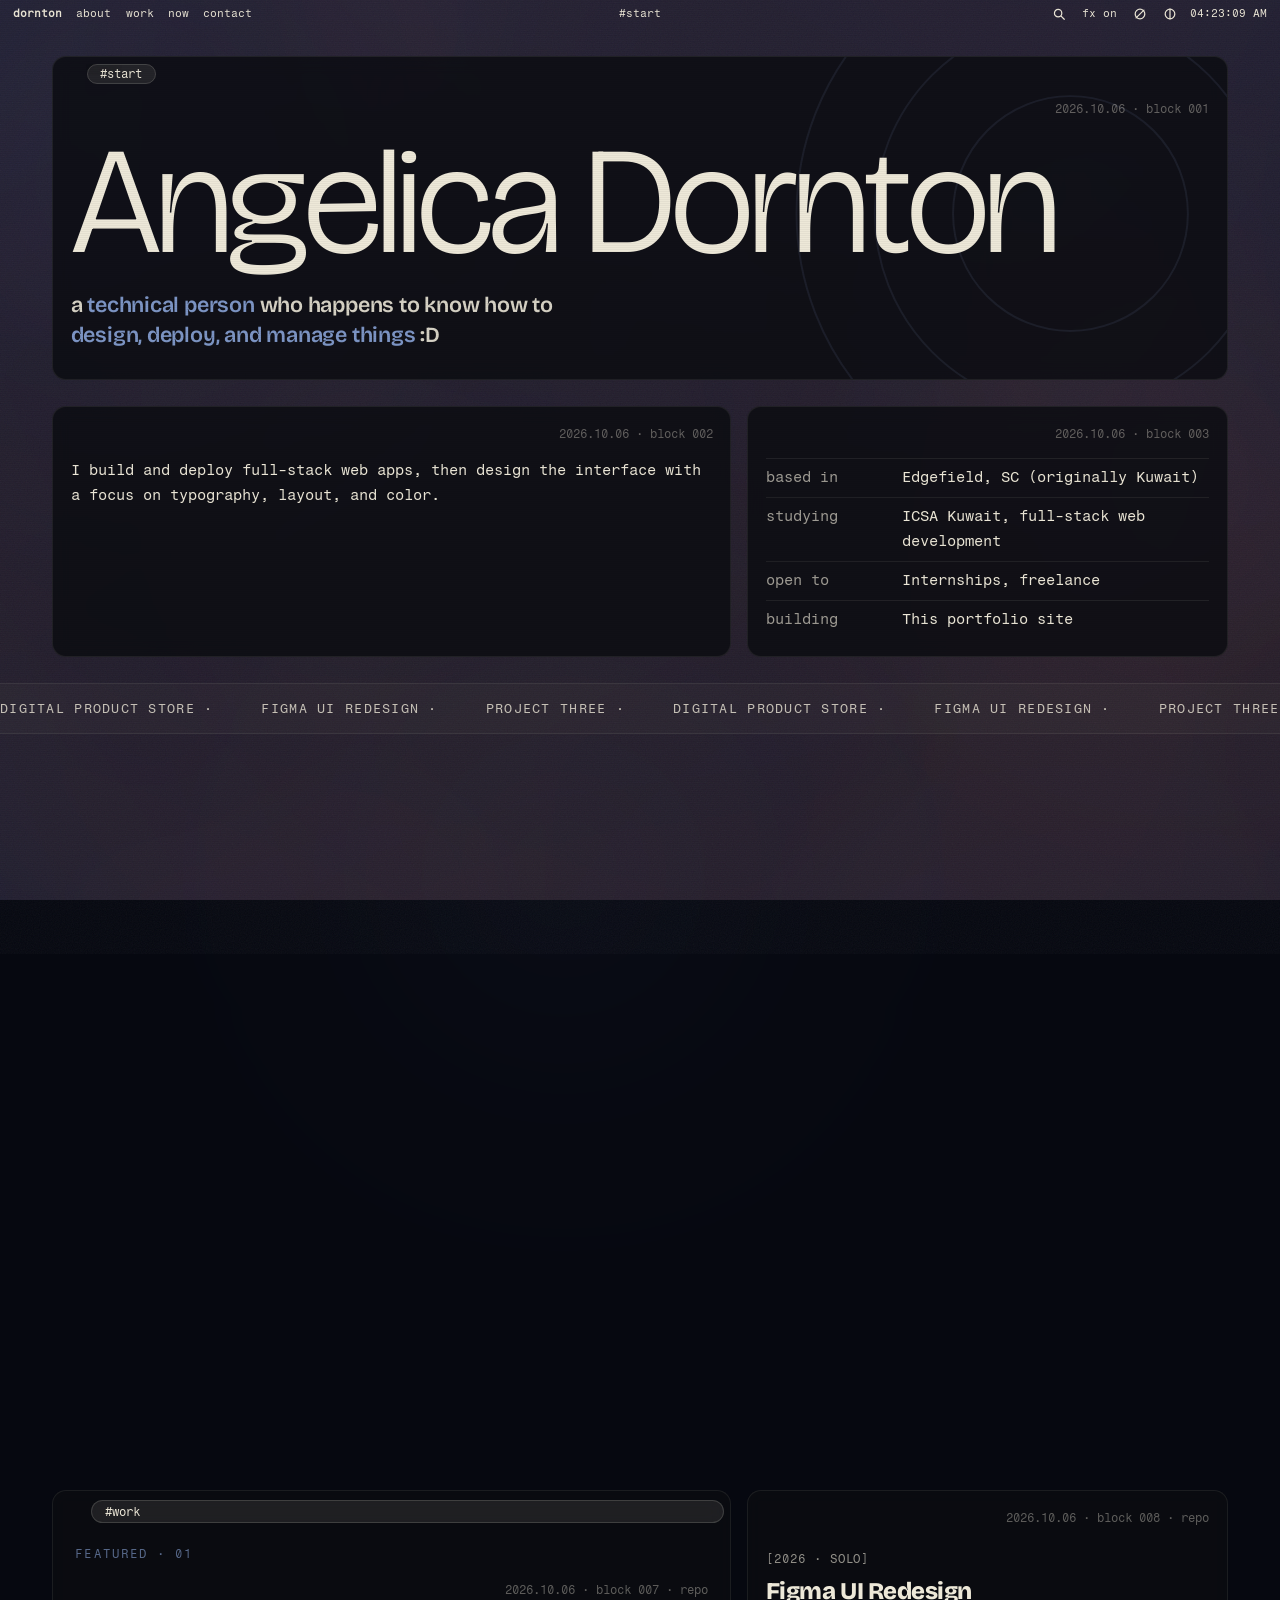
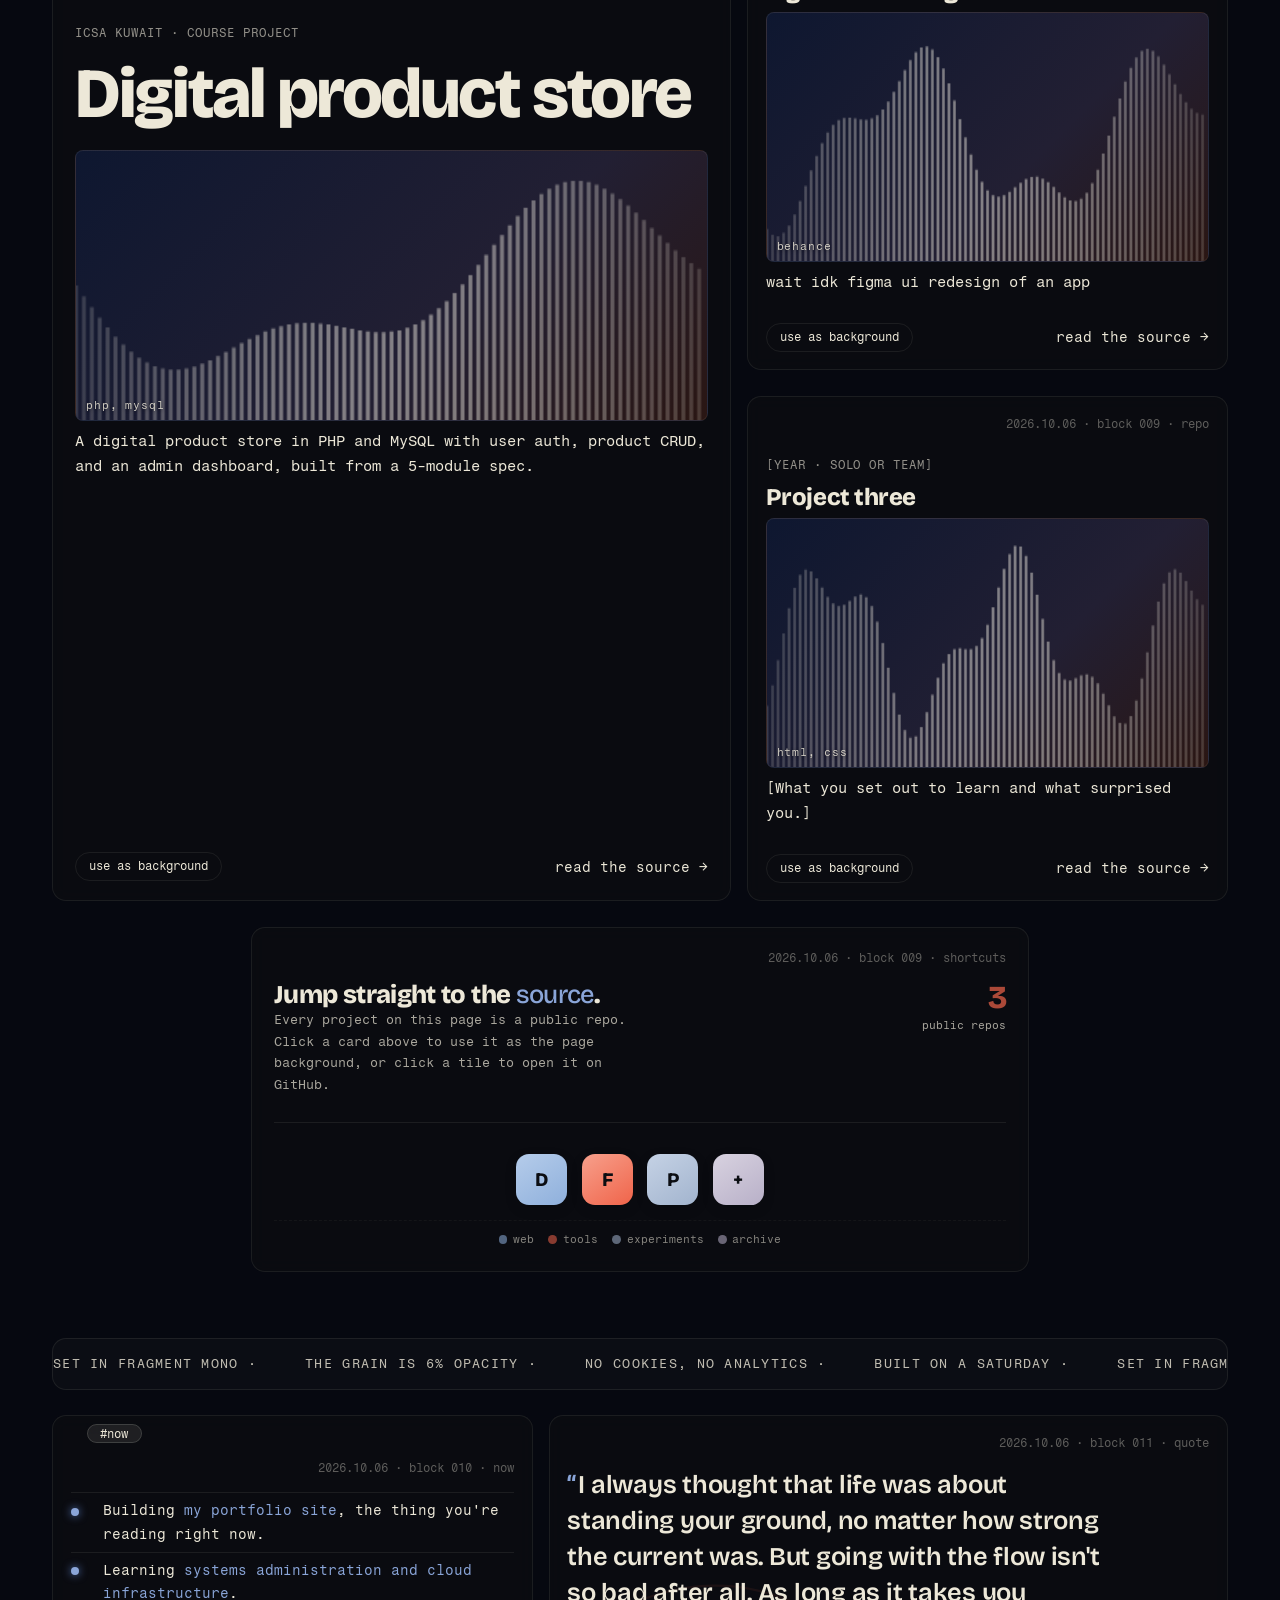
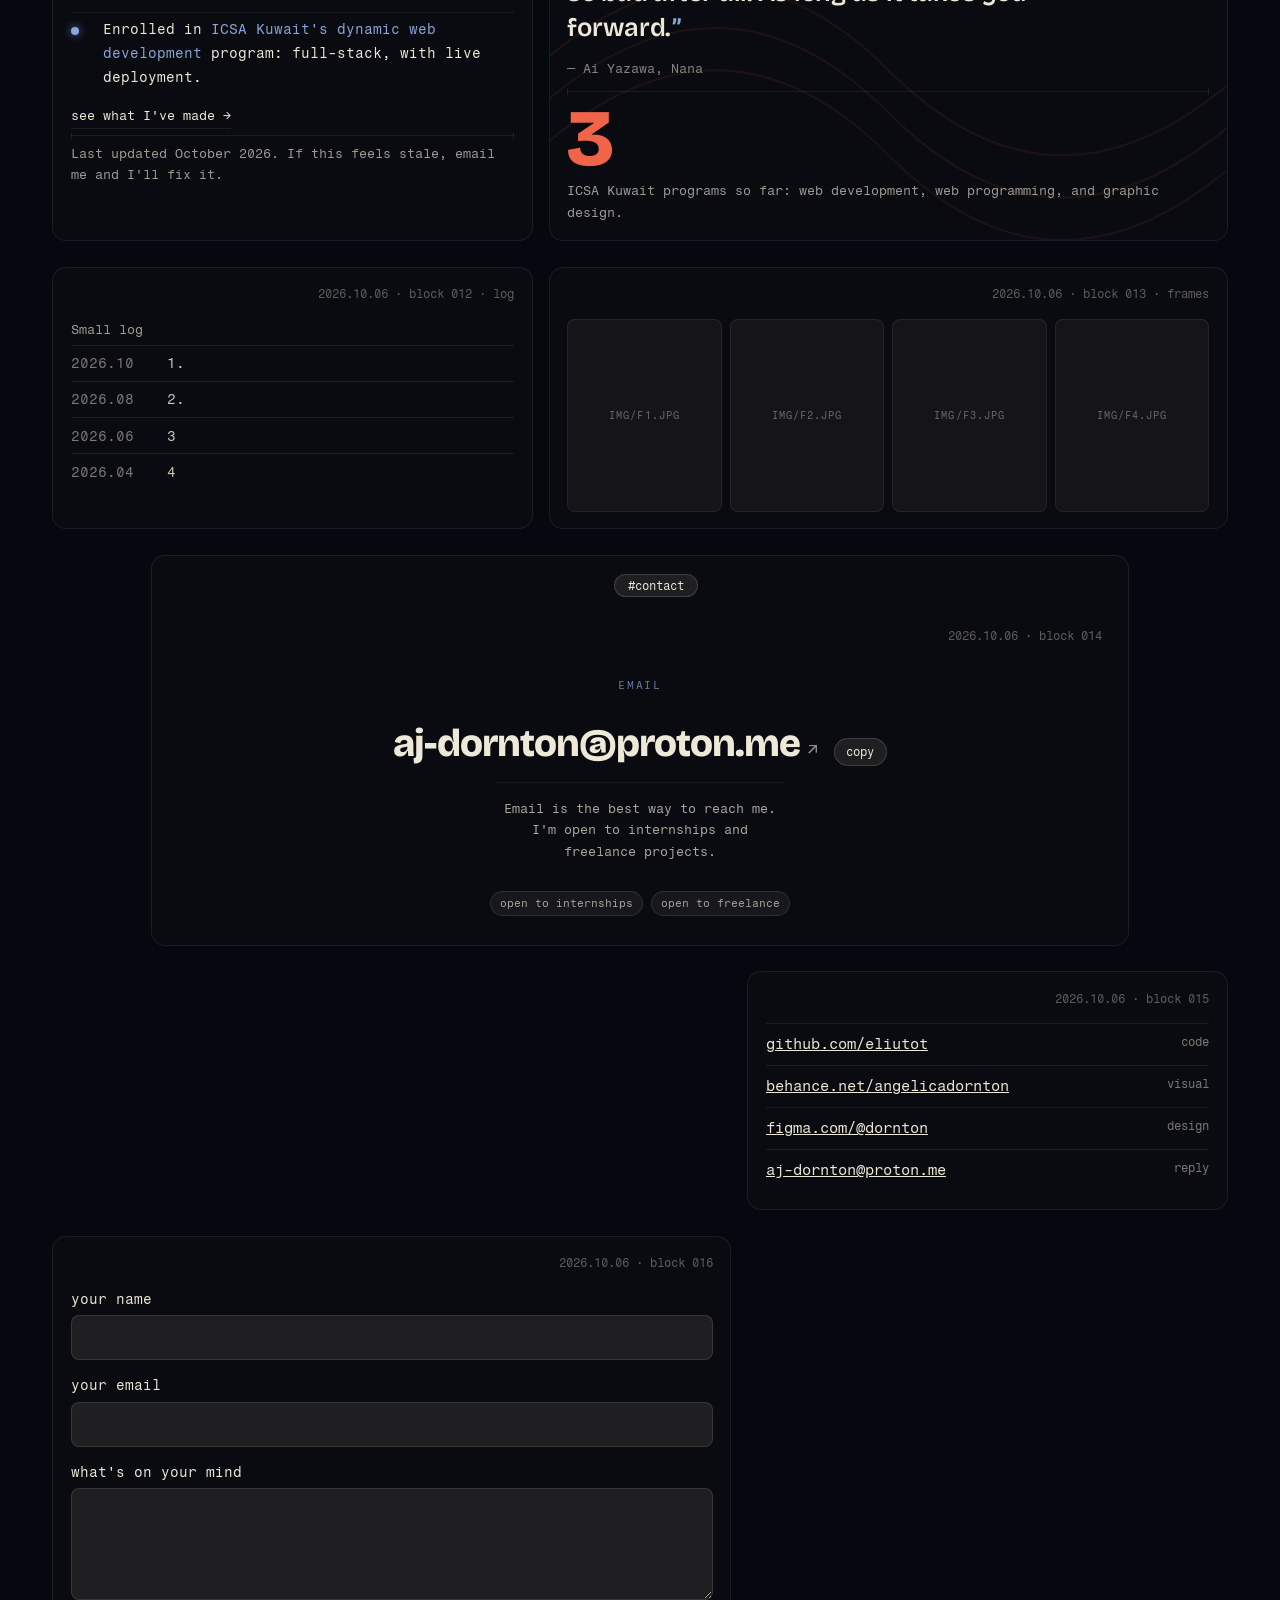
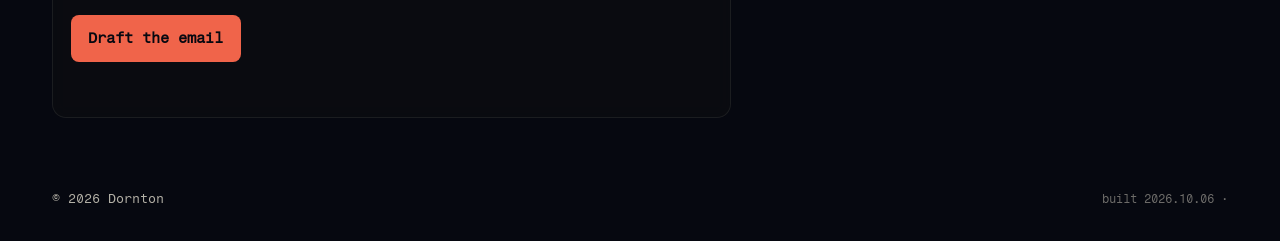
==== portfolio.html @ 20ab52fd "Add files via upload" ====
<!DOCTYPE html>
<html lang="en" data-theme="dark">
<head>
<meta charset="utf-8">
<meta name="viewport" content="width=device-width, initial-scale=1">
<title>Angelica Dornton - developer &amp; designer</title>
<meta name="description" content="Portfolio of Angelica Dornton: small, honest tools for people who notice the details. Projects, background, and how to get in touch.">
<meta name="theme-color" content="#060810">
<meta property="og:type" content="website">
<meta property="og:title" content="Angelica Dornton — developer &amp; designer">
<meta property="og:description" content="Small, honest tools for people who notice the details.">
<meta property="og:image" content="https://eliutot.github.io/og.png">
<meta property="og:image:width" content="1200">
<meta property="og:image:height" content="630">
<meta name="twitter:card" content="summary_large_image">
<link rel="icon" href="data:image/svg+xml,%3Csvg xmlns='http://www.w3.org/2000/svg' viewBox='0 0 64 64'%3E%3Crect width='64' height='64' rx='14' fill='%23060810'/%3E%3Ccircle cx='32' cy='32' r='14' fill='none' stroke='%23F0644A' stroke-width='3'/%3E%3Ccircle cx='32' cy='32' r='4' fill='%238AA5D8'/%3E%3C/svg%3E">
<link rel="preconnect" href="https://fonts.googleapis.com">
<link rel="preconnect" href="https://fonts.gstatic.com" crossorigin>
<link href="https://fonts.googleapis.com/css2?family=Bricolage+Grotesque:opsz,wght@12..96,200..800&family=Fragment+Mono&display=swap" rel="stylesheet">
<style>
  /* Palette */
:root{
  --bg:#060810;
  --fg:#EDE8D8;
  --fg-dim:rgba(237,232,216,.68);
  --glass:rgba(237,232,216,.045);
  --edge:rgba(237,232,216,.12);
  --line:rgba(237,232,216,.08);
  --blk:rgba(237,232,216,.025);
  --blk-solid:rgba(11,13,18,.82);
  --inset:rgba(237,232,216,.08);
  --pill:rgba(237,232,216,.09);
  --pill-border:rgba(237,232,216,.16);
  --overlay:rgba(6,8,16,.75);
  --progress:rgba(240,100,74,.75);

  --c1:#0E1730;
  --c2:#221F33;
  --c3:#2A1613;

  --blend:screen; --scan:.035;

  --blue:#8AA5D8;
  --blue-deep:#5A76B8;
  --red:#F0644A;
  --red-deep:#C8432E;

  --mono:"Fragment Mono",ui-monospace,Menlo,monospace;
  --disp:"Bricolage Grotesque",system-ui,sans-serif;
  --r:14px;
}
/* Light theme */
:root[data-theme="light"]{
  --bg:#FAF7EE;
  --fg:#1E2433;
  --fg-dim:rgba(30,36,51,.72);
  --glass:rgba(255,255,255,.7);
  --edge:rgba(30,36,51,.1);
  --line:rgba(30,36,51,.07);
  --blk:rgba(255,255,255,.6);
  --blk-solid:rgba(250,247,238,.88);
  --inset:rgba(255,255,255,.9);
  --pill:rgba(255,255,255,.75);
  --pill-border:rgba(30,36,51,.1);
  --overlay:rgba(250,247,238,.82);
  --progress:rgba(240,100,74,.9);

  --c1:#E4EBF5;
  --c2:#F5E4DC;
  --c3:#F4EEE0;

  --blend:normal; --scan:.012;

  --blue:#7FA6D8;
  --blue-deep:#9FBDE4;
  --red:#F0644A;
  --red-deep:#F58E78;
}
*{box-sizing:border-box}
html{scroll-behavior:smooth;scroll-padding-top:3.5rem}
body{margin:0;background:var(--bg);color:var(--fg);font:400 .95rem/1.65 var(--mono);-webkit-font-smoothing:antialiased;opacity:0;transition:opacity .4s ease}
body.loaded{opacity:1}
a{color:inherit}
:focus-visible{outline:2px solid var(--red);outline-offset:3px;border-radius:6px}
:root[data-theme="light"] :focus-visible{outline-color:#A82E1A}
.skip{position:absolute;left:1rem;top:-4rem;background:var(--fg);color:var(--bg);padding:.4rem .8rem;z-index:60;border-radius:6px}
.skip:focus{top:2.2rem}

#fx, #fx2, #fx3{position:fixed;inset:0;width:100%;height:100%;z-index:0;pointer-events:none}
#fx{mix-blend-mode:var(--blend)}
#fx2{mix-blend-mode:var(--blend);opacity:.18}
#fx3{mix-blend-mode:var(--blend);opacity:.22}

.grain,.grain2{position:fixed;inset:-6%;z-index:1;pointer-events:none;background-image:url("data:image/svg+xml,%3Csvg xmlns='http://www.w3.org/2000/svg' width='240' height='240'%3E%3Cfilter id='n'%3E%3CfeTurbulence type='fractalNoise' baseFrequency='.85' numOctaves='2' stitchTiles='stitch'/%3E%3C/filter%3E%3Crect width='100%25' height='100%25' filter='url(%23n)'/%3E%3C/svg%3E")}
.grain{opacity:.055;animation:jitter .9s steps(4) infinite,breathe 4s ease-in-out infinite alternate}
.grain2{opacity:.13;-webkit-mask-image:radial-gradient(circle 170px at var(--gx,-500px) var(--gy,-500px),#000,transparent);mask-image:radial-gradient(circle 170px at var(--gx,-500px) var(--gy,-500px),#000,transparent)}
@keyframes jitter{0%{transform:translate(0,0)}25%{transform:translate(-2px,1px)}50%{transform:translate(1px,-2px)}75%{transform:translate(-1px,-1px)}100%{transform:translate(2px,1px)}}
@keyframes breathe{from{opacity:.04}to{opacity:.065}}
:root[data-theme="light"] .grain{opacity:.03}
:root[data-theme="light"] .grain2{opacity:.06}

.blob{position:fixed;width:44vmax;height:44vmax;border-radius:50%;filter:blur(90px);opacity:.13;pointer-events:none;z-index:0;mix-blend-mode:screen;will-change:transform}
.blob.b1{background:radial-gradient(circle,#1A315C,transparent 65%);left:-12vmax;top:-8vmax;animation:float1 34s ease-in-out infinite}
.blob.b2{background:radial-gradient(circle,#4A1E16,transparent 65%);right:-14vmax;top:22vh;animation:float2 42s ease-in-out infinite}
.blob.b3{background:radial-gradient(circle,#222B40,transparent 65%);left:22vw;bottom:-20vmax;animation:float3 50s ease-in-out infinite}
:root[data-theme="light"] .blob{opacity:.5;mix-blend-mode:normal;filter:blur(110px)}
:root[data-theme="light"] .blob.b1{background:radial-gradient(circle,#CFE0F5,transparent 65%)}
:root[data-theme="light"] .blob.b2{background:radial-gradient(circle,#F8DDD4,transparent 65%)}
:root[data-theme="light"] .blob.b3{background:radial-gradient(circle,#EDE6D2,transparent 65%)}
@keyframes float1{0%,100%{transform:translate(0,0)}50%{transform:translate(10vw,6vh)}}
@keyframes float2{0%,100%{transform:translate(0,0)}50%{transform:translate(-8vw,-5vh)}}
@keyframes float3{0%,100%{transform:translate(0,0)}50%{transform:translate(4vw,-6vh)}}
.no-fx .blob{animation:none}

#preview,#preview2{position:fixed;inset:0;z-index:1;pointer-events:none;opacity:0;transition:opacity 1.8s ease;background-size:cover;background-position:center;will-change:opacity,background-image}
#preview.on,#preview2.on{opacity:1}
#preview::before,#preview2::before{content:"";position:absolute;inset:0;backdrop-filter:blur(48px) saturate(1.3);-webkit-backdrop-filter:blur(48px) saturate(1.3);background:rgba(255,255,255,.04)}
#preview::after,#preview2::after{content:"";position:absolute;inset:0;background-image:url("data:image/svg+xml,%3Csvg xmlns='http://www.w3.org/2000/svg' width='240' height='240'%3E%3Cfilter id='n'%3E%3CfeTurbulence type='fractalNoise' baseFrequency='.85' numOctaves='2' stitchTiles='stitch'/%3E%3C/filter%3E%3Crect width='100%25' height='100%25' filter='url(%23n)'/%3E%3C/svg%3E");opacity:.18;mix-blend-mode:overlay;pointer-events:none}
:root[data-theme="light"] #preview::before,:root[data-theme="light"] #preview2::before{background:rgba(255,255,255,.28);backdrop-filter:blur(52px) saturate(1.1);-webkit-backdrop-filter:blur(52px) saturate(1.1)}
:root[data-theme="light"] #preview::after,:root[data-theme="light"] #preview2::after{opacity:.12}

main{position:relative;z-index:2;padding:3.5rem 0 3rem;overflow-x:clip}
.over{position:fixed;inset:0;pointer-events:none;z-index:50}
.scan{background:repeating-linear-gradient(0deg,rgba(0,0,0,var(--scan)) 0 1px,transparent 1px 2px);animation:scanflicker 7s steps(2) infinite}
@keyframes scanflicker{0%,100%{--scan:.035}50%{--scan:.048}}
.vig{background:transparent}
.no-fx .grain2,.no-fx #fx2,.no-fx #fx3,.no-fx #preview,.no-fx #preview2{display:none}
.no-fx .grain{animation:none}

.wrap{max-width:76rem;margin:0 auto;padding:0 1.25rem}
.stream{display:grid;grid-template-columns:1fr;gap:1.6rem 1rem}
.blk{position:relative;min-width:0;background:var(--blk);border:1px solid var(--line);border-radius:var(--r);padding:1.1rem;--mx:50%;--my:50%;transition:background 1.2s ease,backdrop-filter 1.2s ease}
.blk.solid{background:var(--blk-solid);backdrop-filter:blur(8px);-webkit-backdrop-filter:blur(8px)}
body.preview-on .blk.solid{background:rgba(8,10,16,.32);backdrop-filter:blur(24px) saturate(1.2);-webkit-backdrop-filter:blur(24px) saturate(1.2);border-color:rgba(237,232,216,.18)}
:root[data-theme="light"] body.preview-on .blk.solid{background:rgba(250,247,238,.4);border-color:rgba(30,36,51,.14)}
body.preview-on .blk.solid p,
body.preview-on .blk.solid h1,
body.preview-on .blk.solid h2,
body.preview-on .blk.solid h3,
body.preview-on .blk.solid dd,
body.preview-on .blk.solid .mini,
body.preview-on .blk.solid .k{text-shadow:0 1px 6px rgba(0,0,0,.6)}
:root[data-theme="light"] body.preview-on .blk.solid p,
:root[data-theme="light"] body.preview-on .blk.solid h1,
:root[data-theme="light"] body.preview-on .blk.solid h2,
:root[data-theme="light"] body.preview-on .blk.solid h3{text-shadow:0 1px 6px rgba(255,255,255,.7)}
.blk p{margin:0 0 .75rem}
.blk > *:not(.deco){position:relative;z-index:1}
.head{display:flex;justify-content:space-between;align-items:center;min-height:10px;margin-bottom:.9rem}
.ts{margin-left:auto;font-size:.72rem;opacity:.55;color:var(--fg-dim)}
.grip{position:absolute;right:7px;bottom:7px;width:12px;height:12px;opacity:.35;background:linear-gradient(135deg,transparent 45%,currentColor 45% 52%,transparent 52% 66%,currentColor 66% 73%,transparent 73%);z-index:2}
.pill{position:absolute;top:-.85rem;left:1rem;z-index:3;font-size:.75rem;line-height:1.5;padding:.1rem .8rem;border-radius:20px;background:var(--pill);color:var(--fg);border:1px solid var(--pill-border);backdrop-filter:blur(8px);-webkit-backdrop-filter:blur(8px)}

.deco{position:absolute;inset:0;pointer-events:none;z-index:0;overflow:hidden;opacity:.5;border-radius:inherit}
.deco svg{position:absolute;inset:0;width:100%;height:100%}
.deco .spin{transform-origin:center;animation:spin 60s linear infinite}
@keyframes spin{to{transform:rotate(360deg)}}
.no-fx .deco .spin{animation:none}

.blk::before{
  content:"";position:absolute;inset:0;border-radius:inherit;pointer-events:none;z-index:0;
  background:radial-gradient(circle 220px at var(--mx) var(--my),rgba(138,165,216,.07),transparent 70%);
  opacity:0;transition:opacity .3s;
}
:root[data-theme="light"] .blk::before{background:radial-gradient(circle 220px at var(--mx) var(--my),rgba(127,166,216,.1),transparent 70%)}
.blk:hover::before{opacity:1}

.reveal{opacity:0;transform:translateY(24px);transition:opacity .7s cubic-bezier(.22,.9,.3,1),transform .7s cubic-bezier(.22,.9,.3,1),background 1.2s ease,backdrop-filter 1.2s ease}
.reveal.in{opacity:1;transform:none}
.no-fx .reveal{opacity:1;transform:none;transition:none}

.bar{position:fixed;top:0;left:0;right:0;height:28px;z-index:40;border-radius:0;border-width:0 0 1px;display:grid;grid-template-columns:1fr auto 1fr;align-items:center;padding:0 .8rem;font-size:11px;transition:background .3s,box-shadow .3s}
.bar.scrolled{background:var(--overlay);backdrop-filter:blur(10px);-webkit-backdrop-filter:blur(10px);box-shadow:0 1px 12px rgba(0,0,0,.5)}
:root[data-theme="light"] .bar.scrolled{box-shadow:0 1px 12px rgba(30,36,51,.06)}
#progress{position:absolute;left:0;bottom:-1px;height:2px;width:0;background:var(--progress);transition:width .08s linear;z-index:2}
.bar nav{display:flex;gap:.9rem}
.bar a{text-decoration:none}.bar a:hover{text-decoration:underline;text-decoration-color:var(--blue)}
:root[data-theme="light"] .bar a:hover{text-decoration-color:#34599A}
.bar .yn{cursor:pointer;user-select:none}
.bar .r{display:flex;justify-content:flex-end;align-items:center;gap:.7rem}
.mb{background:none;border:0;color:inherit;font:inherit;cursor:pointer;height:28px;padding:0 .15rem;display:flex;align-items:center}
.mb svg{width:14px;height:14px;fill:none;stroke:currentColor;stroke-width:1.4;stroke-linecap:round}
#snd[aria-pressed="true"] .off,#snd[aria-pressed="false"] .on{display:none}
#clock{font-variant-numeric:tabular-nums}

.name{font:300 clamp(2.6rem,15vw,9.5rem)/.92 var(--disp);letter-spacing:-.04em;margin:.2rem 0 .4rem;color:var(--fg);overflow-wrap:normal;word-break:normal;hyphens:none;cursor:default;position:relative;z-index:1}
.name span{display:inline-block;font-variation-settings:"wght" 300;transition:font-variation-settings .18s,color .18s;will-change:font-variation-settings}
.name span.hot{color:var(--red)}
.name{padding-bottom:.08em}
.name .nw{display:inline-block;white-space:nowrap;font-variation-settings:normal;transition:none;will-change:auto}
.blk p,.blk li,.blk dd,.blk h2,.blk h3,.quote,.qwho,.contact-note{overflow-wrap:break-word}
.photo .caption{flex-wrap:wrap}
:root[data-theme="light"] .name span.hot{color:#A82E1A}
.tagline{font:600 clamp(1rem,2vw,1.35rem)/1.35 var(--disp);letter-spacing:-.01em;opacity:.9;max-width:38ch;margin:.2rem 0 1rem}
.tagline em{font-style:normal;color:var(--blue)}
:root[data-theme="light"] .tagline em{color:#34599A}
.hero-meta{display:flex;flex-wrap:wrap;gap:.4rem .5rem;font-size:.78rem;margin-top:.6rem}
.chip{border:1px solid var(--pill-border);border-radius:999px;padding:.18rem .65rem;background:var(--pill);backdrop-filter:blur(8px);-webkit-backdrop-filter:blur(8px);opacity:.9;transition:border-color .2s,color .2s,transform .2s}
.chip:hover{border-color:var(--blue);color:var(--blue);transform:translateY(-1px)}
:root[data-theme="light"] .chip:hover{border-color:#34599A;color:#34599A}
.hero-grid{position:absolute;inset:0;z-index:0;pointer-events:none;opacity:.28;
  background-image:linear-gradient(to right,var(--line) 1px,transparent 1px),linear-gradient(to bottom,var(--line) 1px,transparent 1px);
  background-size:48px 48px;
  -webkit-mask-image:radial-gradient(ellipse at 30% 30%,#000 30%,transparent 70%);
          mask-image:radial-gradient(ellipse at 30% 30%,#000 30%,transparent 70%);
  animation:gridDrift 30s linear infinite}
@keyframes gridDrift{to{background-position:48px 48px}}
:root[data-theme="light"] .hero-grid{opacity:.4}
.no-fx .hero-grid{animation:none}

.rule{position:relative;height:1px;background:var(--line);margin:.4rem 0}
.rule::before,.rule::after{content:"";position:absolute;top:-3px;width:1px;height:7px;background:var(--line)}
.rule::before{left:0}.rule::after{right:0}

dl{margin:0}
dl div{display:grid;grid-template-columns:7.5rem 1fr;gap:1rem;padding:.4rem 0;border-top:1px solid var(--line)}
dt{opacity:.65}
dd{margin:0}
/* Photos */
.photo{padding:0;display:flex;flex-direction:column;overflow:hidden}
.photo .head{padding:1.1rem 1.1rem 0;margin-bottom:.3rem}
.photo .frame{position:relative;aspect-ratio:4/5;overflow:hidden;border-top:1px solid var(--line);border-bottom:1px solid var(--line);background:var(--glass)}
.photo .frame img{display:block;width:100%;height:100%;object-fit:cover;transition:transform .6s cubic-bezier(.22,.9,.3,1),filter .4s}
.photo:hover .frame img{transform:scale(1.04);filter:contrast(1.05) saturate(1.05)}
.photo .frame::after{content:"";position:absolute;inset:0;pointer-events:none;background:linear-gradient(180deg,transparent 55%,rgba(0,0,0,.4));mix-blend-mode:multiply}
:root[data-theme="light"] .photo .frame::after{background:linear-gradient(180deg,transparent 60%,rgba(30,26,15,.22))}
.photo .frame.empty::before{content:"me.jpg";position:absolute;inset:0;display:grid;place-items:center;font-size:.75rem;letter-spacing:.1em;text-transform:uppercase;color:var(--fg-dim);opacity:.6}
.photo .caption{display:flex;justify-content:space-between;align-items:baseline;gap:1rem;padding:.8rem 1.1rem 1rem}
.photo .caption b{font:600 1rem/1.2 var(--disp);letter-spacing:-.01em}
.photo .caption span{font-size:.75rem;opacity:.55;white-space:nowrap}
.photo .scratch{position:absolute;inset:0;width:100%;height:100%;pointer-events:none;z-index:2}
.photo .scratch path{fill:none;stroke:rgba(237,232,216,.4);stroke-width:1;vector-effect:non-scaling-stroke}
:root[data-theme="light"] .photo .scratch path{stroke:rgba(30,36,51,.35)}

.marquee{padding:.9rem 0;overflow:hidden;background:var(--blk)}
.marquee.bleed{width:100dvw;margin-left:calc(50% - 50dvw);border-radius:0;border-left:0;border-right:0}
.track{display:flex;width:max-content;animation:scroll 32s linear infinite;font-size:.8rem;letter-spacing:.1em;text-transform:uppercase;white-space:nowrap}
.grp{display:flex;gap:3rem;padding-right:3rem}
.grp span{opacity:.8}
.marquee.big .track{font-size:1.9rem;animation-duration:44s;letter-spacing:.02em;text-transform:none;opacity:.85;color:var(--blue)}
:root[data-theme="light"] .marquee.big .track{color:#34599A}
@keyframes scroll{to{transform:translateX(-50%)}}
.no-fx .track{animation-play-state:paused}
/* Cards */
.card{display:flex;flex-direction:column;gap:.5rem;text-decoration:none;transition:border-color .2s,transform .35s cubic-bezier(.22,.9,.3,1),box-shadow .35s,background 1.2s ease,backdrop-filter 1.2s ease;cursor:pointer}
.card:hover,.card:focus-visible{border-color:var(--blue);box-shadow:0 12px 40px -12px rgba(138,165,216,.2)}
:root[data-theme="light"] .card:hover,:root[data-theme="light"] .card:focus-visible{border-color:#7FA6D8;box-shadow:0 12px 40px -12px rgba(127,166,216,.25)}
.card h3{margin:0;font:800 1.5rem/1.1 var(--disp);letter-spacing:-.02em;transition:letter-spacing .3s}
.card:hover h3{letter-spacing:-.01em}
.card .role{font-size:.75rem;opacity:.6;text-transform:uppercase;letter-spacing:.08em}
.card .thumb{position:relative;aspect-ratio:16/9;border-radius:8px;overflow:hidden;background:linear-gradient(135deg,var(--c1),var(--c2) 60%,var(--c3));border:1px solid var(--line)}
.card .thumb canvas{display:block;width:100%;height:100%;opacity:.85;mix-blend-mode:screen}
:root[data-theme="light"] .card .thumb canvas{mix-blend-mode:multiply;opacity:.6}
.card .thumb{width:100%;min-width:0;max-width:100%}
.card .thumb canvas{display:block;width:100%;height:100%}
.card .thumb::after{content:attr(data-label);position:absolute;left:.6rem;bottom:.5rem;font:400 .7rem var(--mono);letter-spacing:.08em;opacity:.85;color:var(--fg);text-shadow:0 1px 4px rgba(0,0,0,.6)}
:root[data-theme="light"] .card .thumb::after{text-shadow:0 1px 4px rgba(255,255,255,.6)}
.more{display:grid;grid-template-rows:0fr;transition:grid-template-rows .35s cubic-bezier(.34,1.3,.64,1)}
.more>div{overflow:hidden;font-size:.85rem}
.card.open .more,.card:focus-visible .more{grid-template-rows:1fr}
.go{margin-top:auto;font-size:.85rem;transition:transform .25s,color .2s}
.card:hover .go{transform:translateX(4px);color:var(--red)}
.card .actions{display:flex;flex-wrap:wrap;align-items:center;justify-content:space-between;gap:.5rem 1rem;margin-top:auto}
.card .actions .go{margin-top:0;text-decoration:none}
.pv-btn{font:inherit;font-size:.78rem;color:inherit;background:transparent;border:1px solid var(--line);border-radius:999px;padding:.2rem .8rem;cursor:pointer;transition:border-color .3s,color .3s}
.pv-btn:hover,.card.picked .pv-btn{border-color:var(--blue);color:var(--blue)}
:root[data-theme="light"] .pv-btn:hover,:root[data-theme="light"] .card.picked .pv-btn{border-color:#34599A;color:#34599A}
.card.picked{border-color:var(--blue)}
:root[data-theme="light"] .card:hover .go{color:#A82E1A}
/* Featured */
.featured{padding:1.4rem 1.4rem 1.2rem}
.featured .chapter{display:block;font-size:.72rem;letter-spacing:.18em;text-transform:uppercase;opacity:.6;margin-bottom:.6rem;color:var(--blue)}
:root[data-theme="light"] .featured .chapter{color:#34599A}
.featured h3{font-size:clamp(2.4rem,6vw,4.4rem);line-height:.95;letter-spacing:-.035em;margin:.2rem 0 .5rem}
.featured .role{font-size:.78rem;margin-bottom:.4rem}
.featured .thumb{aspect-ratio:21/9;margin-top:.4rem}
@media (min-width:60rem){
  .featured .thumb{width:calc(100% + 3rem);margin-right:-3rem}
}
/* Dock */
.dockblk{padding:1.3rem 1.4rem 1.4rem}
.dock-head{display:flex;justify-content:space-between;align-items:flex-start;gap:1rem;margin-bottom:.9rem}
.dock-title{margin:0;font:800 clamp(1.2rem,2vw,1.6rem)/1.05 var(--disp);letter-spacing:-.025em}
.dock-title em{font-style:normal;color:var(--blue);font-weight:500}
:root[data-theme="light"] .dock-title em{color:#34599A}
.dock-desc{margin:.3rem 0 0;font-size:.82rem;opacity:.7;max-width:44ch}
.dock-count{display:flex;flex-direction:column;align-items:flex-end;gap:.1rem;font-size:.7rem;opacity:.7;white-space:nowrap}
.dock-count b{font:800 clamp(1.3rem,3vw,2rem)/1 var(--disp);color:var(--red);letter-spacing:-.03em}
:root[data-theme="light"] .dock-count b{color:#A82E1A}
.dock{display:flex;justify-content:center;align-items:flex-end;gap:.9rem;padding:.6rem 0 .4rem;min-height:5.6rem;border-top:1px solid var(--line);margin-top:.2rem}
.dock a{position:relative;width:3.2rem;height:3.2rem;border-radius:13px;display:grid;place-items:center;font:800 1.2rem var(--disp);color:#0B0D12;text-decoration:none;transform-origin:bottom center;transition:transform .16s cubic-bezier(.34,1.56,.64,1),box-shadow .25s;overflow:hidden;box-shadow:0 4px 14px -4px rgba(0,0,0,.35)}
.dock a:focus-visible{outline:2px solid var(--fg);outline-offset:3px}
.dock a::before{content:"";position:absolute;inset:0;background:radial-gradient(circle at 30% 20%,rgba(255,255,255,.35),transparent 60%);opacity:0;transition:opacity .3s}
.dock a:hover::before,.dock a:focus-visible::before{opacity:1}
.dock a:nth-child(1){background:linear-gradient(145deg,#B5CCEA,#8FB0DC)}
.dock a:nth-child(2){background:linear-gradient(145deg,#F7A08C,#F0644A)}
.dock a:nth-child(3){background:linear-gradient(145deg,#C5D2E5,#A2B4CE)}
.dock a:nth-child(4){background:linear-gradient(145deg,#D8D2E0,#B8B0C8)}
:root[data-theme="dark"] .dock a{color:#0B0D12}
:root[data-theme="light"] .dock a{color:#1E2433}
.dock a::after{content:attr(data-label);position:absolute;bottom:115%;font:400 .7rem var(--mono);background:var(--pill);color:var(--fg);border:1px solid var(--pill-border);backdrop-filter:blur(8px);-webkit-backdrop-filter:blur(8px);padding:.15rem .55rem;border-radius:6px;white-space:nowrap;opacity:0;pointer-events:none;transition:opacity .15s;z-index:3}
.dock a:hover::after,.dock a:focus-visible::after{opacity:1}
.dock-legend{display:flex;flex-wrap:wrap;justify-content:center;gap:.35rem .9rem;font-size:.7rem;opacity:.55;margin-top:.5rem;padding-top:.6rem;border-top:1px dashed var(--line)}
.dock-legend span{display:inline-flex;align-items:center;gap:.35rem}
.dock-legend i{width:.55rem;height:.55rem;border-radius:50%;display:inline-block}

.contactblk{padding:2rem 1.6rem 1.8rem;display:flex;flex-direction:column;gap:1rem;align-items:center;text-align:center}
.contact-label{font-size:.7rem;letter-spacing:.16em;text-transform:uppercase;opacity:.7;margin:0;color:var(--blue)}
:root[data-theme="light"] .contact-label{color:#34599A;opacity:.85}
.contact-row{display:inline-flex;flex-wrap:wrap;justify-content:center;align-items:baseline;gap:.6rem 1rem}
.contact-email{display:inline-flex;align-items:baseline;gap:.5rem;font:800 clamp(1.35rem,4.2vw,2.4rem)/1.05 var(--disp);letter-spacing:-.03em;text-decoration:none;overflow-wrap:anywhere;transition:color .2s;position:relative}
.contact-email::after{content:"";position:absolute;left:0;right:0;bottom:-.08em;height:2px;background:var(--red);transform:scaleX(0);transform-origin:center;transition:transform .35s cubic-bezier(.22,.9,.3,1)}
:root[data-theme="light"] .contact-email::after{background:#A82E1A}
.contact-email:hover{color:var(--red)}
:root[data-theme="light"] .contact-email:hover{color:#A82E1A}
.contact-email:hover::after{transform:scaleX(1)}
.contact-email .arrow{font:400 .5em var(--mono);opacity:.6;transition:transform .25s,opacity .25s}
.contact-email:hover .arrow{transform:translate(3px,-3px);opacity:1}
.copybtn{font:inherit;font-size:.72rem;cursor:pointer;background:var(--pill);color:var(--fg);border:1px solid var(--pill-border);border-radius:999px;padding:.22rem .7rem;transition:border-color .2s,color .2s;display:inline-flex;align-items:center;gap:.4rem}
.copybtn:hover{border-color:var(--blue);color:var(--blue)}
.copybtn[data-copied="true"]{color:var(--red);border-color:var(--red)}
:root[data-theme="light"] .copybtn:hover{border-color:#34599A;color:#34599A}
:root[data-theme="light"] .copybtn[data-copied="true"]{color:#A82E1A;border-color:#A82E1A}
.contact-note{margin:0;font-size:.82rem;opacity:.7;max-width:36ch;border-top:1px solid var(--line);padding-top:.9rem;width:100%}
.contact-meta{display:flex;flex-wrap:wrap;justify-content:center;gap:.4rem .5rem}
.contact-meta span{font-size:.7rem;opacity:.7;padding:.15rem .55rem;border:1px solid var(--pill-border);border-radius:999px;background:var(--pill);backdrop-filter:blur(8px);-webkit-backdrop-filter:blur(8px)}

form{display:grid;gap:.9rem}
label{display:grid;gap:.3rem;font-size:.85rem}
input,textarea{font:inherit;color:var(--fg);background:var(--pill);border:1px solid var(--edge);border-radius:8px;padding:.65rem .75rem;width:100%;transition:border-color .2s,background .2s}
input:focus,textarea:focus{outline:none;border-color:var(--blue)}
:root[data-theme="dark"] input:focus,:root[data-theme="dark"] textarea:focus{background:rgba(237,232,216,.1)}
:root[data-theme="light"] input:focus,:root[data-theme="light"] textarea:focus{border-color:#7FA6D8;background:rgba(255,255,255,.95)}
textarea{min-height:7rem;resize:vertical}
form button{justify-self:start;cursor:pointer;font:inherit;font-weight:600;background:var(--red);color:var(--bg);border:0;border-radius:8px;padding:.7rem 1.1rem;transition:transform .15s,box-shadow .2s}
form button:hover{box-shadow:0 0 0 3px rgba(240,100,74,.25)}
:root[data-theme="light"] form button{background:#F0644A;color:#1E2433}
:root[data-theme="light"] form button:hover{box-shadow:0 0 0 3px rgba(240,100,74,.35)}
form button:active{transform:scale(.97)}
#status{min-height:1.4rem;font-size:.85rem;margin:0}
.links{list-style:none;margin:0;padding:0}
.links li{border-top:1px solid var(--line);padding:.5rem 0;display:flex;flex-wrap:wrap;justify-content:space-between;gap:.1rem 1rem}
.links a{display:inline-block;min-width:0;overflow-wrap:anywhere;transition:transform .2s,color .2s}
.links a:hover{transform:translateX(4px);color:var(--blue)}
:root[data-theme="light"] .links a:hover{color:#34599A}
.links .k{opacity:.5;font-size:.78rem;flex-shrink:0}
footer{position:relative;z-index:2;padding:1.4rem 0 2rem;font-size:.8rem;opacity:.75}
footer .row{display:flex;flex-wrap:wrap;gap:.4rem 1rem;justify-content:space-between;align-items:baseline}
footer .built{font-size:.72rem;opacity:.6}
footer .rm{display:none}
@media (prefers-reduced-motion:reduce){footer .rm{display:inline}}

.now-list{list-style:none;margin:0;padding:0}
.now-list li{display:grid;grid-template-columns:1.4rem 1fr;gap:.6rem;padding:.35rem 0;border-top:1px solid var(--line);font-size:.9rem}
.now-list .dot{width:.5rem;height:.5rem;border-radius:50%;background:var(--blue);margin-top:.55rem;box-shadow:0 0 8px var(--blue-deep);animation:pulse 2.4s ease-in-out infinite}
:root[data-theme="light"] .now-list .dot{background:#34599A;box-shadow:0 0 8px #9FBDE4}
@keyframes pulse{0%,100%{box-shadow:0 0 6px var(--blue-deep);opacity:.9}50%{box-shadow:0 0 16px var(--blue);opacity:1}}
.now-list em{font-style:normal;color:var(--blue)}
:root[data-theme="light"] .now-list em{color:#34599A}
.now-forward{display:inline-block;margin-top:.6rem;font-size:.82rem;text-decoration:none;border-bottom:1px solid var(--line);padding-bottom:.1rem;transition:border-color .2s,color .2s}
.now-forward:hover{color:var(--blue);border-color:var(--blue)}
:root[data-theme="light"] .now-forward:hover{color:#34599A;border-color:#34599A}
.stack{display:flex;flex-wrap:wrap;gap:.4rem}
.stack span{font-size:.75rem;border:1px solid var(--pill-border);border-radius:6px;padding:.2rem .5rem;background:var(--pill);backdrop-filter:blur(8px);-webkit-backdrop-filter:blur(8px);transition:border-color .2s,color .2s,transform .2s}
.stack span:hover{border-color:var(--blue);color:var(--blue);transform:translateY(-1px)}
:root[data-theme="light"] .stack span:hover{border-color:#7FA6D8;color:#34599A}
.log{list-style:none;margin:0;padding:0;font-size:.85rem}
.log li{display:grid;grid-template-columns:5.2rem 1fr;gap:.8rem;padding:.4rem 0;border-top:1px solid var(--line);transition:transform .2s,color .2s}
.log li:hover{transform:translateX(3px);color:var(--fg)}
.log time{opacity:.5;font-variant-numeric:tabular-nums}
.log .what{opacity:.85}
.quote{font:600 clamp(1.1rem,2.4vw,1.6rem)/1.4 var(--disp);letter-spacing:-.01em;margin:.2rem 0 .4rem;text-align:left;max-width:32ch}
.quote::before{content:"\201C";color:var(--blue);margin-right:.15rem}
.quote::after{content:"\201D";color:var(--blue);margin-left:.1rem}
:root[data-theme="light"] .quote::before,:root[data-theme="light"] .quote::after{color:#34599A}
.qwho{font-size:.8rem;opacity:.55}
.big-num{font:800 clamp(2.4rem,8vw,5rem)/1 var(--disp);letter-spacing:-.04em;margin:.1rem 0;color:var(--red)}
:root[data-theme="light"] .big-num{color:#A82E1A}
.mini{font-size:.8rem;opacity:.65}
.kbd{font:inherit;font-size:.75rem;border:1px solid var(--edge);border-bottom-width:2px;border-radius:5px;padding:0 .35rem;background:var(--pill)}
/* palette modal */
.strip{display:grid;grid-template-columns:repeat(3,1fr);gap:.5rem;margin-top:.9rem}
.strip figure{margin:0;position:relative;aspect-ratio:1;border-radius:8px;overflow:hidden;border:1px solid var(--line);transition:transform .4s cubic-bezier(.22,.9,.3,1);background:var(--glass)}
.strip figure:nth-child(1){transform:rotate(-1.5deg)}
.strip figure:nth-child(2){transform:rotate(1deg)}
.strip figure:nth-child(3){transform:rotate(-.5deg)}
.strip figure:hover{transform:rotate(0) scale(1.03);z-index:2}
.strip figure.empty::before{content:attr(data-label);position:absolute;inset:0;display:grid;place-items:center;font-size:.65rem;letter-spacing:.1em;text-transform:uppercase;color:var(--fg-dim);opacity:.6}
.strip img{display:block;width:100%;height:100%;object-fit:cover;transition:filter .3s,transform .4s}
.strip figure:hover img{filter:saturate(1.1) contrast(1.05);transform:scale(1.05)}
.strip figcaption{position:absolute;left:.4rem;bottom:.4rem;font:400 .62rem var(--mono);color:var(--fg);background:var(--overlay);backdrop-filter:blur(8px);-webkit-backdrop-filter:blur(8px);padding:.1rem .4rem;border-radius:4px;letter-spacing:.04em}

.frames-row{display:grid;grid-template-columns:repeat(4,1fr);gap:.5rem;padding:.6rem 1.1rem 1rem}
.frames-row figure{margin:0;position:relative;aspect-ratio:4/5;border-radius:8px;overflow:hidden;border:1px solid var(--line);background:var(--glass)}
.frames-row figure.empty::before{content:attr(data-label);position:absolute;inset:0;display:grid;place-items:center;font-size:.65rem;letter-spacing:.1em;text-transform:uppercase;color:var(--fg-dim);opacity:.6}
.frames-row img{display:block;width:100%;height:100%;object-fit:cover;animation:frameBreathe 6s ease-in-out infinite}
.frames-row figure:nth-child(2) img{animation-delay:.6s}
.frames-row figure:nth-child(3) img{animation-delay:1.2s}
.frames-row figure:nth-child(4) img{animation-delay:1.8s}
@keyframes frameBreathe{0%,100%{filter:brightness(.75) saturate(.9);transform:scale(1)}50%{filter:brightness(1.05) saturate(1.05);transform:scale(1.03)}}
.no-fx .frames-row img{animation:none;filter:none}
/* palette modal */
.palette{position:fixed;inset:0;z-index:70;display:none;place-items:start center;padding-top:18vh;background:rgba(0,0,0,.55);backdrop-filter:blur(6px);-webkit-backdrop-filter:blur(6px)}
:root[data-theme="light"] .palette{background:rgba(30,36,51,.28)}
.palette[data-open="true"]{display:grid}
.palette-box{width:min(560px,92vw);background:var(--pill);border:1px solid var(--pill-border);border-radius:12px;box-shadow:0 20px 60px -10px rgba(0,0,0,.5);overflow:hidden;backdrop-filter:blur(20px);-webkit-backdrop-filter:blur(20px)}
:root[data-theme="light"] .palette-box{background:rgba(255,255,255,.95);box-shadow:0 20px 60px -10px rgba(30,36,51,.2)}
.palette-input{width:100%;border:0;border-bottom:1px solid var(--line);background:transparent;color:var(--fg);font:inherit;padding:.85rem 1rem;font-size:1rem;outline:none}
.palette-list{list-style:none;margin:0;padding:.4rem;max-height:50vh;overflow:auto}
.palette-list li{border-radius:6px}
.palette-list button{display:flex;width:100%;align-items:center;gap:.7rem;background:transparent;border:0;color:var(--fg);font:inherit;text-align:left;padding:.6rem .7rem;border-radius:6px;cursor:pointer}
.palette-list button[data-active="true"],.palette-list button:hover{background:rgba(138,165,216,.15)}
:root[data-theme="light"] .palette-list button[data-active="true"],:root[data-theme="light"] .palette-list button:hover{background:rgba(127,166,216,.15)}
.palette-list .k{font-size:.72rem;opacity:.6;margin-left:auto;border:1px solid var(--edge);border-radius:5px;padding:0 .35rem}

@media print{
  body{background:#fff;color:#000;opacity:1}
  #fx,#fx2,#fx3,.grain,.grain2,.blob,.over,.palette,#preview,#preview2,.skip,.bar,.copybtn,.dock,.palette-box,.card .thumb{display:none!important}
  main{padding:0}
  .blk,.photo .frame{background:#fff!important;border-color:#ccc!important;box-shadow:none!important}
  .blk::before,.blk::after,.deco{display:none!important}
  .name{color:#000;text-shadow:none}
  a{color:#000;text-decoration:underline}
  .pill{background:#fff!important;color:#000!important;border-color:#ccc!important}
  .card,.reveal{opacity:1!important;transform:none!important}
  .marquee{display:none}
}

@media (min-width:48rem){
  .stream{grid-template-columns:repeat(12,1fr)}
  .s-full{grid-column:1/-1}
  .s-lede{grid-column:1/8}.s-status{grid-column:8/13}
  .s-atext{grid-column:1/9}.s-photo{grid-column:9/13}
  .featured{grid-column:1/8;grid-row:span 2;min-height:26rem}
  .card:not(.featured){grid-column:8/13}
  .s-dock{grid-column:3/11}
  .s-mail{grid-column:2/12}.s-links{grid-column:8/13}.s-form{grid-column:1/8}
  .s-log{grid-column:span 5}.s-frames{grid-column:span 7}
  .s-now{grid-column:span 5}.s-quote{grid-column:span 7}
  .mt{margin-top:2.5rem}
}
@media (max-width:40rem){.bar{grid-template-columns:1fr auto}.bar .mid{display:none}}
@media (hover:none){.more{grid-template-rows:1fr}.blk::before{display:none}}
@media (prefers-reduced-motion:reduce){
  html{scroll-behavior:auto}
  .reveal{opacity:1;transform:none;transition:none}
  .track{animation:none}
  .now-list .dot,.frames-row img{animation:none;opacity:1;filter:none;transform:none}
  .blob,.hero-grid,.deco .spin{animation:none}
  body{opacity:1}
}
/* yay fun part and also the reason for the 2nd canvas */
</style>
</head>
<body>
<a class="skip" href="#about">Skip to content</a>
<canvas id="fx" aria-hidden="true"></canvas>
<canvas id="fx2" aria-hidden="true"></canvas>
<canvas id="fx3" aria-hidden="true"></canvas>
<div class="blob b1" aria-hidden="true"></div>
<div class="blob b2" aria-hidden="true"></div>
<div class="blob b3" aria-hidden="true"></div>
<div class="grain" aria-hidden="true"></div>
<div class="grain2" aria-hidden="true"></div>
<div id="preview" aria-hidden="true"></div>

<header class="bar glass">
  <div id="progress" aria-hidden="true"></div>
  <nav aria-label="Primary">
    <a href="#top" class="yn" id="yn" title="hello"><strong>dornton</strong></a>
    <a href="#about">about</a><a href="#work">work</a><a href="#now">now</a><a href="#contact">contact</a>
  </nav>
  <span class="mid" id="channel" aria-live="off">#start</span>
  <div class="r">
    <button class="mb" id="cmdk" type="button" aria-label="Open command palette" title="Jump to section (⌘K)">
      <svg viewBox="0 0 16 16" aria-hidden="true"><circle cx="7" cy="7" r="4.2"/><path d="M10.4 10.4 14 14"/></svg>
    </button>
    <button class="mb" id="fxb" type="button" aria-pressed="true">fx on</button>
    <button class="mb" id="snd" type="button" aria-pressed="false" aria-label="Sound">
      <svg viewBox="0 0 16 16" aria-hidden="true"><g class="off"><circle cx="8" cy="8" r="5.5"/><path d="M3.5 12.5 12.5 3.5"/></g><g class="on"><circle cx="8" cy="8" r="2"/><path d="M11 5a4.2 4.2 0 0 1 0 6M13 3a7 7 0 0 1 0 10"/></g></svg>
    </button>
    <button class="mb" id="theme" type="button" aria-pressed="false" aria-label="Light mode">
      <svg viewBox="0 0 16 16" aria-hidden="true"><circle cx="8" cy="8" r="5.5"/><path d="M8 2.5v11" /></svg>
    </button>
    <span id="clock">--:--:--</span>
  </div>
</header>

<main id="top">
  <div class="wrap">
    <div class="stream">

      <!-- 001 HERO -->
      <div class="blk glass solid s-full reveal" data-ch="#start">
        <div class="hero-grid" aria-hidden="true"></div>
        <div class="deco" aria-hidden="true">
          <svg viewBox="0 0 600 400" preserveAspectRatio="xMaxYMin slice">
            <g fill="none" stroke="currentColor" stroke-width="1" color="rgba(138,165,216,.2)">
              <circle cx="520" cy="80" r="140" class="spin"/>
              <circle cx="520" cy="80" r="100" class="spin" style="animation-duration:90s;animation-direction:reverse"/>
              <circle cx="520" cy="80" r="60" class="spin" style="animation-duration:45s"/>
            </g>
          </svg>
        </div>
        <span class="pill">#start</span>
        <div class="head"><span class="ts" data-n="1"></span></div>
        <h1 class="name" id="name">Angelica Dornton</h1>
        <p class="tagline">a <em>technical person </em>who happens to know how to <em>design, deploy, and manage things</em> :D</p>
        <span class="grip" aria-hidden="true"></span>
      </div>

      <!-- 002 LEDE + 003 im desperate -->
      <div class="blk solid s-lede reveal" data-ch="#start">
        <div class="head"><span class="ts" data-n="2"></span></div>
        <p>I build and deploy full-stack web apps, then design the interface with a focus on typography, layout, and color.</p>
      </div>
      <div class="blk solid s-status reveal" data-ch="#start">
        <div class="head"><span class="ts" data-n="3"></span></div>
        <dl>
          <div><dt>based in</dt><dd>Edgefield, SC (originally Kuwait)</dd></div>
          <div><dt>studying</dt><dd>ICSA Kuwait, full-stack web development</dd></div>
          <div><dt>open to</dt><dd>Internships, freelance</dd></div>
          <div><dt>building</dt><dd>This portfolio site</dd></div>
        </dl>
      </div>

      <div class="blk marquee bleed s-full reveal" id="mq-work" aria-hidden="true"><div class="track"></div></div>

      <!-- 004 ABOUT -->
      <div class="blk solid s-atext reveal" id="about" data-ch="#about">
        <span class="pill">#about</span>
        <div class="head"><span class="ts" data-n="4"></span></div>
        <p>I'm a high school student in Edgefield County, SC, and a web developer and designer. I build and deploy full-stack applications and design interfaces with a focus on typography, layout, and color.</p>
        <p>I trained through ICSA Kuwait in full-stack web development (HTML, CSS, JavaScript, PHP, MySQL, Laravel) and graphic design (Adobe Photoshop, Illustrator, CorelDRAW). I'm currently expanding into systems administration and cloud infrastructure.</p>
        <p>The first thing I built was a digital product store in PHP and MySQL, with user auth, product CRUD, and an admin dashboard, from a 5-module spec for my ICSA web dev course. It never sold anything (no payment gateway, no file delivery), but it was the first time I built a full app from a requirements document instead of copying a tutorial.</p>
        <p>NJROTC cadet. I run Linux Mint at home and have been building projects since middle school.</p>
        <div class="rule"></div>
        <p class="mini">Tools</p>
        <div class="stack">
          <span>HTML</span><span>CSS</span><span>JavaScript</span><span>Bootstrap</span><span>PHP</span><span>MySQL</span><span>Laravel</span><span>WordPress</span><span>Figma</span><span>Photoshop</span><span>Illustrator</span><span>CorelDRAW</span><span>Linux Mint</span><span>PowerShell</span><span>Git</span>
        </div>
      </div>

      <!-- 006 im deadass so done rn i have no pictures of myself -->
      <figure class="blk solid photo s-photo reveal" style="margin:0" data-ch="#about">
        <div class="head"><span class="ts" data-n="6" data-label="portrait"></span></div>
        <div class="frame">
          <img src="https://i.pinimg.com/1200x/e1/76/99/e1769978c71b886dcb846df8ea8fdc95.jpg" width="736" height="920" alt="Portrait beside the About section" referrerpolicy="no-referrer" loading="lazy" onerror="if(!this.dataset.fb){this.dataset.fb=1;this.src='me.jpg'}else{this.style.display='none';this.parentNode.classList.add('empty')}">
          <svg class="scratch" viewBox="0 0 100 100" preserveAspectRatio="none" aria-hidden="true"><path d="M-5 18 C 30 42, 58 58, 105 88"/></svg>
        </div>
        <div class="caption">
          <b>Angelica</b>
          <span>Edgefield, SC · 2026</span>
        </div>
      </figure>

      <div class="blk marquee big s-full reveal" id="mq-word" aria-hidden="true"><div class="track"></div></div>

      <!-- unemployment -->
      <article class="blk card featured solid reveal" id="work" data-ch="#work" data-card="0"><span class="pill">#work</span></article>
      <div id="more-cards" style="display:contents"></div>

      <!-- 009 -->
      <div class="blk glass solid s-dock dockblk reveal" data-ch="#work">
        <div class="head"><span class="ts" data-n="9" data-label="shortcuts"></span></div>
        <div class="dock-head">
          <div>
            <h2 class="dock-title">Jump straight to the <em>source</em>.</h2>
            <p class="dock-desc">Every project on this page is a public repo. Click a card above to use it as the page background, or click a tile to open it on GitHub.</p>
          </div>
          <div class="dock-count"><b id="dock-count">3</b><span>public repos</span></div>
        </div>
        <nav class="dock" id="dock" aria-label="Project shortcuts"></nav>
        <div class="dock-legend" aria-hidden="true">
          <span><i style="background:#8FB0DC"></i>web</span>
          <span><i style="background:#F0644A"></i>tools</span>
          <span><i style="background:#A2B4CE"></i>experiments</span>
          <span><i style="background:#B8B0C8"></i>archive</span>
        </div>
      </div>

      <div class="blk marquee s-full mt reveal" id="mq-true" aria-hidden="true"><div class="track"></div></div>

      <!-- 010 + 011 inspiration heh -->
      <div class="blk solid s-now reveal" id="now" data-ch="#now">
        <span class="pill">#now</span>
        <div class="head"><span class="ts" data-n="10" data-label="now"></span></div>
        <ul class="now-list">
          <li><span class="dot" aria-hidden="true"></span><span>Building <em>my portfolio site</em>, the thing you're reading right now.</span></li>
          <li><span class="dot" aria-hidden="true"></span><span>Learning <em>systems administration and cloud infrastructure</em>.</span></li>
          <li><span class="dot" aria-hidden="true"></span><span>Enrolled in <em>ICSA Kuwait's dynamic web development</em> program: full-stack, with live deployment.</span></li>
        </ul>
        <a class="now-forward" href="#work">see what I've made →</a>
        <div class="rule"></div>
        <p class="mini" style="margin:0">Last updated October 2026. If this feels stale, email me and I'll fix it.</p>
      </div>
      <div class="blk solid s-quote reveal" data-ch="#now">
        <div class="deco" aria-hidden="true">
          <svg viewBox="0 0 400 200" preserveAspectRatio="none">
            <g fill="none" stroke="currentColor" stroke-width="1" color="rgba(240,100,74,.16)">
              <path d="M-10 120 Q 100 40, 200 120 T 410 120"/>
              <path d="M-10 140 Q 100 60, 200 140 T 410 140"/>
              <path d="M-10 160 Q 100 80, 200 160 T 410 160"/>
            </g>
          </svg>
        </div>
        <div class="head"><span class="ts" data-n="11" data-label="quote"></span></div>
        <p class="quote">I always thought that life was about standing your ground, no matter how strong the current was. But going with the flow isn't so bad after all. As long as it takes you forward.</p>
        <p class="qwho">— Ai Yazawa, Nana</p>
        <div class="rule"></div>
        <div class="big-num">3</div>
        <p class="mini" style="margin:0">ICSA Kuwait programs so far: web development, web programming, and graphic design.</p>
      </div>

      <!-- 012 LOG + 013 FRAMES -->
      <div class="blk solid s-log reveal" data-ch="#now">
        <div class="head"><span class="ts" data-n="12" data-label="log"></span></div>
        <p class="mini" style="margin:0 0 .3rem">Small log</p>
        <ul class="log">
          <li><time>2026.10</time><span class="what">1.</span></li>
          <li><time>2026.08</time><span class="what">2.</span></li>
          <li><time>2026.06</time><span class="what">3</span></li>
          <li><time>2026.04</time><span class="what">4</span></li>
        </ul>
      </div>
      <div class="blk solid s-frames reveal" data-ch="#now" style="padding:0;overflow:hidden">
        <div class="head" style="padding:1.1rem 1.1rem 0;margin-bottom:.3rem"><span class="ts" data-n="13" data-label="frames"></span></div>
        <div class="frames-row" aria-hidden="true">
          <figure class="empty" data-label="img/f1.jpg"></figure>
          <figure class="empty" data-label="img/f2.jpg"></figure>
          <figure class="empty" data-label="img/f3.jpg"></figure>
          <figure class="empty" data-label="img/f4.jpg"></figure>
        </div>
      </div>

      <!-- CONTACT -->
      <div class="blk solid s-mail contactblk reveal" id="contact" data-ch="#contact">
        <span class="pill">#contact</span>
        <div class="head" style="width:100%"><span class="ts" data-n="14"></span></div>
        <p class="contact-label">email</p>
        <div class="contact-row">
          <a class="contact-email" href="mailto:aj-dornton@proton.me">aj-dornton@proton.me<span class="arrow" aria-hidden="true">↗</span></a>
          <button class="copybtn" id="copybtn" type="button" data-copied="false">copy</button>
        </div>
        <p class="contact-note">Email is the best way to reach me. I'm open to internships and freelance projects.</p>
        <div class="contact-meta">
          <span>open to internships</span>
          <span>open to freelance</span>
        </div>
      </div>
      <div class="blk solid s-links reveal" data-ch="#contact">
        <div class="head"><span class="ts" data-n="15"></span></div>
        <ul class="links">
          <li><a href="https://github.com/eliutot" rel="noopener">github.com/eliutot</a><span class="k">code</span></li>
          <li><a href="https://www.behance.net/angelicadornton" rel="noopener">behance.net/angelicadornton</a><span class="k">visual</span></li>
          <li><a href="https://www.figma.com/@dornton" rel="noopener">figma.com/@dornton</a><span class="k">design</span></li>
          <li><a href="mailto:aj-dornton@proton.me">aj-dornton@proton.me</a><span class="k">reply</span></li>
        </ul>
      </div>
      <div class="blk glass solid s-form reveal" data-ch="#contact">
        <div class="head"><span class="ts" data-n="16"></span></div>
        <form id="contact-form">
          <label>your name<input name="name" required autocomplete="name"></label>
          <label>your email<input name="email" type="email" required autocomplete="email"></label>
          <label>what's on your mind<textarea name="message" required></textarea></label>
          <button type="submit">Draft the email</button>
          <p id="status" role="status"></p>
        </form>
        <span class="grip" aria-hidden="true"></span>
      </div>

    </div>
  </div>
</main>

<footer>
  <div class="wrap">
    <div class="row">
      <span>&copy; <span id="year"></span> Dornton</span>
      <span class="built">built <span id="built">2026.10.06</span> · <span class="rm">reduced motion detected — fx disabled</span></span>
    </div>
  </div>
</footer>

<div class="over scan" aria-hidden="true"></div>
<div class="over vig" aria-hidden="true"></div>

<div class="palette" id="palette" data-open="false" role="dialog" aria-modal="true" aria-label="Jump to section">
  <div class="palette-box">
    <input class="palette-input" id="palette-input" type="text" placeholder="Jump to…" aria-label="Jump to section">
    <ul class="palette-list" id="palette-list" role="listbox"></ul>
  </div>
</div>

<script>
const EMAIL = "aj-dornton@proton.me";
const BUILT = "2026.10.06";
const PROJECTS = [
  { title: "Digital product store", role: "ICSA Kuwait · course project", desc: "A digital product store in PHP and MySQL with user auth, product CRUD, and an admin dashboard, built from a 5-module spec.", extra: "It never sold anything (no payment gateway, no file delivery), but it was my first full app built from requirements instead of a tutorial.", tags: "php, mysql", url: "https://github.com/eliutot", preview: "img/preview-one.jpg" },
  { title: "Figma UI Redesign", role: "[2026 · solo]", desc: "wait idk figma ui redesign of an app", extra: "how id describe this thing like extra shit", tags: "behance", url: "https://github.com/eliutot", preview: "img/preview-two.jpg" },
  { title: "Project three", role: "[year · solo or team]", desc: "[What you set out to learn and what surprised you.]", extra: "[What you would tell your past self.]", tags: "html, css", url: "https://github.com/eliutot", preview: "img/preview-three.jpg" }
];
const reduced = matchMedia("(prefers-reduced-motion:reduce)").matches, fine = matchMedia("(pointer:fine)").matches;
const fx = { on: !reduced };
try { if (localStorage.getItem("fx") === "off") fx.on = false; } catch (e) {}
let weightMix = 0;
let scrollProgress = 0;
let scrollVelocity = 0;

document.querySelectorAll(".ts").forEach(t => { const n = String(t.dataset.n).padStart(3, "0"); t.textContent = `${BUILT} \u00b7 block ${n}` + (t.dataset.label ? ` \u00b7 ${t.dataset.label}` : ""); });
document.getElementById("year").textContent = new Date().getFullYear();
document.getElementById("built").textContent = BUILT;

(function () {
  const holder = document.getElementById("more-cards"), feat = document.getElementById("work"), dock = document.getElementById("dock");
  PROJECTS.forEach((p, i) => {
    const a = i === 0 ? feat : document.createElement("article");
    if (i) { a.className = "blk card solid reveal"; a.dataset.ch = "#work"; }
    a.dataset.preview = p.preview;
    const head = document.createElement("div"); head.className = "head";
    const ts = document.createElement("span"); ts.className = "ts"; ts.textContent = `${BUILT} \u00b7 block ${String(7 + i).padStart(3, "0")} \u00b7 repo`; head.appendChild(ts);
    const role = document.createElement("span"); role.className = "role"; role.textContent = p.role;
    const thumb = document.createElement("div"); thumb.className = "thumb"; thumb.dataset.label = p.tags; const c = document.createElement("canvas"); c.width = 320; c.height = 180; thumb.appendChild(c);
    const h = document.createElement("h3"); h.textContent = p.title;
    const d = document.createElement("p"); d.textContent = p.desc;
    const m = document.createElement("div"); m.className = "more"; const mi = document.createElement("div"); mi.textContent = p.tags + " \u00b7 " + p.extra; m.appendChild(mi);
    const g = document.createElement("a"); g.className = "go"; g.href = p.url; g.rel = "noopener"; g.textContent = "read the source →";
    const pv = document.createElement("button"); pv.type = "button"; pv.className = "pv-btn"; pv.textContent = "use as background"; pv.setAttribute("aria-pressed", "false"); pv.setAttribute("aria-label", "Use " + p.title + " as the page background");
    const act = document.createElement("div"); act.className = "actions"; act.append(pv, g);
    if (i === 0) {
      const ch = document.createElement("span"); ch.className = "chapter"; ch.textContent = "featured · 01"; a.appendChild(ch);
    }
    a.append(head, role, h, thumb, d, m, act);
    if (i) holder.appendChild(a);
    drawThumb(c, i);
    let timer; a.addEventListener("pointerenter", () => { timer = setTimeout(() => a.classList.add("open"), 600); });
    a.addEventListener("pointerleave", () => { clearTimeout(timer); a.classList.remove("open"); });
    const t = document.createElement("a"); t.href = p.url; t.rel = "noopener"; t.dataset.label = p.title; t.setAttribute("aria-label", p.title + " on GitHub"); t.textContent = p.title[0]; dock.appendChild(t);
  });
  const all = document.createElement("a"); all.href = "https://github.com/eliutot"; all.rel = "noopener"; all.dataset.label = "all repos"; all.setAttribute("aria-label", "All repositories"); all.textContent = "+"; dock.appendChild(all);
  const dc = document.getElementById("dock-count"); if (dc) dc.textContent = String(PROJECTS.length);
})();

function thumbStroke() {
  const isLight = document.documentElement.getAttribute("data-theme") === "light";
  return isLight ? "rgba(30,36,51," : "rgba(237,232,216,";
}
function drawThumb(c, seed) {
  const ctx = c.getContext("2d"), w = c.width, h = c.height;
  ctx.clearRect(0, 0, w, h);
  const base = thumbStroke();
  const p = [0.9, 1.7, 2.4][seed % 3] || 1.2;
  for (let x = 0; x < w; x += 4) {
    const t = x / w;
    const y = h * (0.5 + 0.28 * Math.sin(t * p * 6.28 + seed * 1.3) + 0.12 * Math.sin(t * p * 15.7 + seed));
    ctx.strokeStyle = base + (0.25 + 0.5 * Math.sin(t * Math.PI)) + ")";
    ctx.lineWidth = 1.5;
    ctx.beginPath(); ctx.moveTo(x, h); ctx.lineTo(x, y); ctx.stroke();
  }
}
function redrawAllThumbs() {
  document.querySelectorAll(".card .thumb canvas").forEach((c, i) => drawThumb(c, i));
}
/* im so done with this site i just want to go to bed and cry but i have to finish it first */
function marquee(id, items, sep) {
  const track = document.querySelector("#" + id + " .track");
  for (let k = 0; k < 2; k++) { const g = document.createElement("div"); g.className = "grp"; items.forEach(t => { const s = document.createElement("span"); s.textContent = t + (sep || ""); g.appendChild(s); }); track.appendChild(g); }
}
marquee("mq-work", PROJECTS.map(p => p.title), " \u00b7");
marquee("mq-word", Array(20).fill("projects"));
marquee("mq-true", ["set in fragment mono", "the grain is 6% opacity", "no cookies, no analytics", "built on a saturday"], " \u00b7");

const previewLayer = document.getElementById("preview");
const previewB = previewLayer ? previewLayer.cloneNode(false) : null;
if (previewB) { previewB.id = "preview2"; previewLayer.after(previewB); }
let pvShowing = previewLayer, pvIdle = previewB, pvCurrent = null, pvTimer = 0;
function pvReset() {
  document.querySelectorAll(".card.picked").forEach(c => {
    c.classList.remove("picked"); const b = c.querySelector(".pv-btn");
    if (b) { b.setAttribute("aria-pressed", "false"); b.textContent = "use as background"; }
  });
}
function previewClear() {
  if (!previewLayer) return;
  previewLayer.classList.remove("on"); previewB.classList.remove("on");
  document.body.classList.remove("preview-on"); pvReset(); pvCurrent = null; clearTimeout(pvTimer);
  pvTimer = setTimeout(() => { if (!document.body.classList.contains("preview-on")) { previewLayer.style.backgroundImage = ""; previewB.style.backgroundImage = ""; } }, 2200);
}
(function () {
  if (!previewLayer) return;
  const cards = [...document.querySelectorAll(".card")];
  const grads = ["linear-gradient(135deg,#1A2336,#2A2238 60%,#2B1916)", "linear-gradient(135deg,#2A2238,#221F33 60%,#1E1C24)", "linear-gradient(135deg,#281816,#221F2A 60%,#181620)"];
  const lightGrads = ["linear-gradient(135deg,#E4EBF5,#F0E7D2 60%,#F4EEE0)", "linear-gradient(135deg,#EFE8F0,#F0E7D2 60%,#F4EEE0)", "linear-gradient(135deg,#F0E8D2,#E8E2D0 60%,#F4EEE0)"];
  function show(card) {
    const src = card.dataset.preview || "", idx = cards.indexOf(card), isLight = document.documentElement.getAttribute("data-theme") === "light";
    const apply = bg => {
      const target = pvShowing.classList.contains("on") ? pvIdle : pvShowing, other = target === pvShowing ? pvIdle : pvShowing;
      target.style.backgroundImage = bg; target.classList.add("on"); other.classList.remove("on");
      pvShowing = target; pvIdle = other; document.body.classList.add("preview-on");
    };
    const fallback = () => apply((isLight ? lightGrads : grads)[Math.abs(idx) % 3] || grads[0]);
    if (!src) { fallback(); return; }
    const img = new Image(); img.onload = () => apply(`url("${src}")`); img.onerror = fallback; img.src = src;
  }
  function toggle(card) {
    if (!fx.on) return;
    if (pvCurrent === card) { previewClear(); return; }
    pvReset(); pvCurrent = card; card.classList.add("picked");
    const b = card.querySelector(".pv-btn"); if (b) { b.setAttribute("aria-pressed", "true"); b.textContent = "remove background"; }
    show(card);
  }
  cards.forEach(card => card.addEventListener("click", e => { if (e.target.closest("a")) return; toggle(card); }));
  document.addEventListener("keydown", e => { if (e.key === "Escape") previewClear(); });
  addEventListener("fxchange", () => { if (!fx.on) previewClear(); });
  addEventListener("pageshow", previewClear);
  addEventListener("popstate", previewClear);
})();

const clock = document.getElementById("clock");
const tick = () => { clock.textContent = new Date().toLocaleTimeString([], { hour: "2-digit", minute: "2-digit", second: "2-digit" }); };
tick(); setInterval(tick, 1000);
const chEl = document.getElementById("channel");
const io = new IntersectionObserver(es => es.forEach(e => { if (e.isIntersecting) chEl.textContent = e.target.dataset.ch; }), { rootMargin: "-45% 0px -50% 0px" });
document.querySelectorAll("[data-ch]").forEach(el => io.observe(el));

(function () {
  if (reduced) { document.querySelectorAll(".reveal").forEach(el => el.classList.add("in")); return; }
  const rev = new IntersectionObserver(es => es.forEach(e => { if (e.isIntersecting) { e.target.classList.add("in"); rev.unobserve(e.target); } }), { threshold: .12, rootMargin: "0px 0px -8% 0px" });
  document.querySelectorAll(".reveal").forEach(el => rev.observe(el));
})();

(function () {
  const bar = document.querySelector(".bar"), name = document.getElementById("name"), prog = document.getElementById("progress");
  let ticking = false, lastY = scrollY, lastT = performance.now();
  function onScroll() {
    if (ticking) return; ticking = true;
    requestAnimationFrame(() => {
      const y = scrollY;
      const now = performance.now();
      const dt = Math.max(1, now - lastT);
      const dy = y - lastY;
      scrollVelocity = Math.min(1, Math.abs(dy) / (dt * 1.2));
      lastY = y; lastT = now;

      bar.classList.toggle("scrolled", y > 12);
      const docH = document.documentElement.scrollHeight - innerHeight;
      scrollProgress = docH > 0 ? Math.min(1, y / docH) : 0;
      prog.style.width = (scrollProgress * 100) + "%";
      if (!reduced && name) {
        const r = name.getBoundingClientRect(); const off = Math.max(0, -r.top) * .08; name.style.transform = `translateY(${off}px)`;
      }
      ticking = false;
    });
  }
  addEventListener("scroll", onScroll, { passive: true });
  onScroll();
})();

function makeShader(id, opts) {
  const cv = document.getElementById(id), gl = cv.getContext("webgl", { antialias: false, alpha: false });
  if (!gl) { cv.hidden = true; return; }
  const mk = (ty, s) => { const o = gl.createShader(ty); gl.shaderSource(o, s); gl.compileShader(o); return o; };
  const pr = gl.createProgram();
  gl.attachShader(pr, mk(gl.VERTEX_SHADER, "attribute vec2 a;void main(){gl_Position=vec4(a,0.,1.);}"));
  gl.attachShader(pr, mk(gl.FRAGMENT_SHADER, opts.frag));
  gl.linkProgram(pr); if (!gl.getProgramParameter(pr, gl.LINK_STATUS)) { cv.hidden = true; return; }
  gl.useProgram(pr); gl.bindBuffer(gl.ARRAY_BUFFER, gl.createBuffer());
  gl.bufferData(gl.ARRAY_BUFFER, new Float32Array([-1,-1, 1,-1, -1,1, 1,1]), gl.STATIC_DRAW);
  const loc = gl.getAttribLocation(pr, "a"); gl.enableVertexAttribArray(loc); gl.vertexAttribPointer(loc, 2, gl.FLOAT, false, 0, 0);
  const U = n => gl.getUniformLocation(pr, n);
  const hex = v => { v = v.trim().replace("#", ""); return [0, 2, 4].map(i => parseInt(v.substr(i, 2), 16) / 255); };
  const css = n => getComputedStyle(document.documentElement).getPropertyValue(n);
  let running = false, visible = true, tOffset = opts.offset || 0;
  const uScroll = U("scroll"), uVel = U("vel");
  function size() { cv.width = Math.round(innerWidth * (opts.scale || .5)); cv.height = Math.round(innerHeight * (opts.scale || .5)); gl.viewport(0, 0, cv.width, cv.height); gl.uniform2f(U("r"), cv.width, cv.height); }
  function colors() { ["c1","c2","c3"].forEach(k => gl.uniform3fv(U(k), hex(css("--" + k)))); }
  function draw() {
    gl.uniform1f(U("t"), performance.now() / 1000 * .1 + tOffset);
    if (uScroll) gl.uniform1f(uScroll, scrollProgress);
    if (uVel) gl.uniform1f(uVel, scrollVelocity);
    gl.drawArrays(gl.TRIANGLE_STRIP, 0, 4);
  }
  function loop() { if (!fx.on || !visible || document.hidden) { running = false; return; } draw(); requestAnimationFrame(loop); }
  function start() { draw(); if (fx.on && !running) { running = true; requestAnimationFrame(loop); } }
  addEventListener("resize", () => { size(); start(); });
  new MutationObserver(() => { colors(); start(); }).observe(document.documentElement, { attributes: true, attributeFilter: ["data-theme"] });
  document.addEventListener("visibilitychange", start); addEventListener("fxchange", start);
  size(); colors(); start();
}

makeShader("fx", {
  scale: .5, offset: 0,
  frag: `#ifdef GL_FRAGMENT_PRECISION_HIGH
precision highp float;
#else
precision mediump float;
#endif
uniform vec2 r;uniform float t;uniform vec3 c1,c2,c3;uniform float scroll;uniform float vel;
void main(){
  vec2 uv=gl_FragCoord.xy/r;vec2 p=vec2(uv.x*r.x/r.y,uv.y);
  float a=sin(p.x*1.6+t*.9+sin(p.y*2.1-t*.6)*1.3);
  float b=sin(p.y*1.9-t*.7+sin(p.x*2.4+t*.5)*1.1);
  float m=.5+.5*sin(a*1.7+b*1.7+t*.4);
  float n=.5+.5*sin(p.x*1.2-p.y*1.4+t*.3+a);
  vec3 col = mix(mix(c1,c2,m),c3,n*.7);
  col *= (0.72 + 0.28 * smoothstep(0.0, 1.0, scroll));
  gl_FragColor=vec4(col,1.);
}`
});

makeShader("fx2", {
  scale: .35, offset: 4.2,
  frag: `#ifdef GL_FRAGMENT_PRECISION_HIGH
precision highp float;
#else
precision mediump float;
#endif
uniform vec2 r;uniform float t;uniform vec3 c1,c2,c3;uniform float scroll;uniform float vel;
void main(){
  vec2 uv=gl_FragCoord.xy/r;vec2 p=vec2(uv.x*r.x/r.y,uv.y);
  float a=sin(p.x*2.9+t*1.3+sin(p.y*3.4-t*.9)*1.4);
  float b=sin(p.y*3.2-t*1.1+sin(p.x*2.9+t*.7)*1.2);
  float m=.5+.5*sin(a*1.3+b*1.3+t*.6);
  vec3 col = mix(mix(c1,c2,m),c3,m*.4);
  col *= 0.6;
  gl_FragColor=vec4(col,1.);
}`
});

makeShader("fx3", {
  scale: .4, offset: 7.5,
  frag: `#ifdef GL_FRAGMENT_PRECISION_HIGH
precision highp float;
#else
precision mediump float;
#endif
uniform vec2 r;uniform float t;uniform vec3 c1,c2,c3;uniform float scroll;uniform float vel;
float hash(vec2 p){return fract(sin(dot(p,vec2(127.1,311.7)))*43758.5453);}
float noise(vec2 p){
  vec2 i=floor(p),f=fract(p);
  float a=hash(i),b=hash(i+vec2(1,0)),c=hash(i+vec2(0,1)),d=hash(i+vec2(1,1));
  vec2 u=f*f*(3.-2.*f);
  return mix(mix(a,b,u.x),mix(c,d,u.x),u.y);
}
void main(){
  vec2 uv=gl_FragCoord.xy/r;vec2 p=vec2(uv.x*r.x/r.y,uv.y);
  float t2 = t + scroll * 2.2;
  vec2 q = p*2.4 + vec2(0.0, scroll*1.4);
  float n = noise(q + t2*0.15);
  float n2 = noise(q*1.7 - t2*0.11);
  float cells = smoothstep(0.45,0.85, n*0.7 + n2*0.5);
  vec3 base = mix(c1, c2, n);
  vec3 warm = mix(c3, c2, n2);
  vec3 col = mix(base, warm, cells*0.8);
  col *= (0.45 + 0.55 * smoothstep(0.0,0.8,scroll)) * (0.55 + 0.45*cells);
  float warp = vel * 0.6;
  col += c3 * warp * 0.35 * cells;
  gl_FragColor = vec4(col, 1.);
}`
});

(function () {
  if (!fine) return;
  const root = document.documentElement; let tx = 0, ty = 0, cx = 0, cy = 0, raf = 0, shown = false;
  function loop() {
    cx += (tx - cx) * .07; cy += (ty - cy) * .07;
    root.style.setProperty("--gx", cx + "px"); root.style.setProperty("--gy", cy + "px");
    raf = Math.abs(tx - cx) + Math.abs(ty - cy) > .3 ? requestAnimationFrame(loop) : 0;
  }
  addEventListener("pointermove", e => { if (!fx.on) return; tx = e.clientX; ty = e.clientY; if (!shown) { cx = tx; cy = ty; shown = true; } if (!raf) raf = requestAnimationFrame(loop); });
})();

(function () {
  const h = document.getElementById("name"), text = h.textContent; h.setAttribute("aria-label", text); h.textContent = "";
  const L = [], parts = text.split(" ");
  parts.forEach((word, wi) => {
    const wrap = document.createElement("span"); wrap.className = "nw"; wrap.setAttribute("aria-hidden", "true");
    [...word].forEach(ch => { const s = document.createElement("span"); s.textContent = ch; wrap.appendChild(s); L.push(s); });
    h.appendChild(wrap); if (wi < parts.length - 1) h.appendChild(document.createTextNode(" "));
  });
  /* whatever font the browser ends up using, no word may be wider than its block at the heaviest weight */
  const block = h.closest(".blk");
  function fit() {
    h.style.fontSize = "";
    const cs = getComputedStyle(block), inner = block.clientWidth - parseFloat(cs.paddingLeft) - parseFloat(cs.paddingRight);
    if (inner <= 0) return;
    const prev = L.map(l => l.style.fontVariationSettings);
    L.forEach(l => { l.style.transition = "none"; l.style.fontVariationSettings = '"wght" 860'; });
    let widest = 0; h.querySelectorAll(".nw").forEach(w => { widest = Math.max(widest, w.getBoundingClientRect().width); });
    L.forEach((l, i) => { l.style.fontVariationSettings = prev[i]; l.style.transition = ""; });
    if (widest > inner * .97) h.style.fontSize = (parseFloat(getComputedStyle(h).fontSize) * inner * .97 / widest).toFixed(2) + "px";
  }
  fit(); addEventListener("resize", fit);
  if (document.fonts && document.fonts.ready) document.fonts.ready.then(fit);
  const set = (s, w, hot) => { s.style.fontVariationSettings = `"wght" ${Math.round(w)}`; s.classList.toggle("hot", !!hot); };
  const R = 340, LO = 280, HI = 860;
  if (!fine) { L.forEach(s => set(s, HI)); return; }
  L.forEach(s => set(s, LO));
  function update(e) {
    if (!fx.on) { L.forEach(s => set(s, LO)); return; }
    let sum = 0;
    L.forEach(s => { const r = s.getBoundingClientRect(), d = Math.hypot(e.clientX - (r.left + r.width / 2), e.clientY - (r.top + r.height / 2)), k = Math.max(0, 1 - d / R); set(s, LO + (HI - LO) * k, k > .55); sum += k; });
    weightMix = Math.min(1, sum / 3); if (window.__bright) window.__bright(weightMix);
  }
  addEventListener("pointermove", update);
  addEventListener("fxchange", () => L.forEach(s => set(s, fx.on ? LO : HI)));
  if (reduced) L.forEach(s => set(s, HI));
})();

(function () {
  const dock = document.getElementById("dock"), tiles = [...dock.children];
  dock.addEventListener("pointermove", e => { if (!fx.on) return; tiles.forEach(t => { const r = t.getBoundingClientRect(), d = Math.abs(e.clientX - (r.left + r.width / 2)); t.style.transform = `scale(${(1 + .7 * Math.max(0, 1 - d / 120)).toFixed(3)})`; }); });
  dock.addEventListener("pointerleave", () => tiles.forEach(t => { t.style.transform = ""; }));
})();

(function () {
  if (!fine) return;
  document.querySelectorAll(".blk").forEach(el => {
    el.addEventListener("pointermove", e => {
      const r = el.getBoundingClientRect();
      el.style.setProperty("--mx", (e.clientX - r.left) + "px");
      el.style.setProperty("--my", (e.clientY - r.top) + "px");
    });
  });
})();

const fxb = document.getElementById("fxb");
function setFx(on, save) {
  fx.on = on && !reduced; fxb.setAttribute("aria-pressed", fx.on); fxb.textContent = reduced ? "fx off (reduced motion)" : "fx " + (fx.on ? "on" : "off"); fxb.disabled = reduced;
  document.documentElement.classList.toggle("no-fx", !fx.on);
  if (!fx.on) previewClear();
  if (save) { try { localStorage.setItem("fx", fx.on ? "on" : "off"); } catch (e) {} }
  dispatchEvent(new Event("fxchange"));
}
fxb.addEventListener("click", () => setFx(!fx.on, true)); setFx(fx.on, false);

const root = document.documentElement, tb = document.getElementById("theme");
let saved = null; try { saved = localStorage.getItem("theme"); } catch (e) {}
function applyTheme(m) {
  root.setAttribute("data-theme", m);
  tb.setAttribute("aria-pressed", m === "light");
  tb.setAttribute("aria-label", m === "light" ? "Dark mode" : "Light mode");
  document.querySelector('meta[name="theme-color"]').content = m === "light" ? "#FAF7EE" : "#060810";
  redrawAllThumbs();
}
applyTheme(saved || "dark");
tb.addEventListener("click", () => { const n = root.getAttribute("data-theme") === "dark" ? "light" : "dark"; applyTheme(n); try { localStorage.setItem("theme", n); } catch (e) {} });

(function () {
  const btn = document.getElementById("copybtn");
  if (!btn) return;
  btn.addEventListener("click", async () => {
    try {
      await navigator.clipboard.writeText(EMAIL);
      btn.dataset.copied = "true"; btn.textContent = "copied";
      setTimeout(() => { btn.dataset.copied = "false"; btn.textContent = "copy"; }, 1600);
    } catch (e) {
      btn.textContent = "press ⌘C";
    }
  });
})();

(function () {
  const palette = document.getElementById("palette");
  const input = document.getElementById("palette-input");
  const list = document.getElementById("palette-list");
  const cmdk = document.getElementById("cmdk");
  const items = [
    { label: "Start", href: "#top", hint: "start" },
    { label: "About", href: "#about", hint: "about" },
    { label: "Work", href: "#work", hint: "work" },
    { label: "Now", href: "#now", hint: "now" },
    { label: "Contact", href: "#contact", hint: "contact" }
  ];
  let active = 0, filtered = items.slice();
  function render() {
    list.innerHTML = "";
    filtered.forEach((it, i) => {
      const li = document.createElement("li");
      const b = document.createElement("button");
      b.type = "button";
      b.dataset.active = i === active ? "true" : "false";
      b.innerHTML = `<span>${it.label}</span><span class="k">${it.hint}</span>`;
      b.addEventListener("click", () => { close(); location.hash = it.href; });
      li.appendChild(b);
      list.appendChild(li);
    });
  }
  function open() {
    palette.dataset.open = "true";
    input.value = ""; filtered = items.slice(); active = 0; render();
    requestAnimationFrame(() => input.focus());
  }
  function close() { palette.dataset.open = "false"; }
  function move(d) { active = (active + d + filtered.length) % filtered.length; render(); }
  function commit() { const it = filtered[active]; if (it) { close(); location.hash = it.href; } }
  input.addEventListener("input", () => {
    const q = input.value.toLowerCase();
    filtered = items.filter(i => i.label.toLowerCase().includes(q));
    active = 0; render();
  });
  input.addEventListener("keydown", e => {
    if (e.key === "ArrowDown") { e.preventDefault(); move(1); }
    else if (e.key === "ArrowUp") { e.preventDefault(); move(-1); }
    else if (e.key === "Enter") { e.preventDefault(); commit(); }
    else if (e.key === "Escape") { close(); }
  });
  palette.addEventListener("click", e => { if (e.target === palette) close(); });
  cmdk.addEventListener("click", open);
  addEventListener("keydown", e => {
    const meta = e.metaKey || e.ctrlKey;
    if (meta && e.key.toLowerCase() === "k") { e.preventDefault(); palette.dataset.open === "true" ? close() : open(); }
    if (e.key === "Escape" && palette.dataset.open === "true") close();
  });
})();

(function () {
  const yn = document.getElementById("yn");
  if (!yn) return;
  let clicks = 0, t = null;
  yn.addEventListener("click", e => {
    clicks++;
    clearTimeout(t);
    t = setTimeout(() => { clicks = 0; }, 1500);
    if (clicks >= 3) {
      e.preventDefault();
      console.log("%c hello. thanks for clicking. — yn ", "background:#F0644A;color:#0B0D12;padding:.2rem .5rem;border-radius:4px;font-family:monospace");
      clicks = 0;
    }
  });
})();

document.getElementById("contact-form").addEventListener("submit", e => {
  e.preventDefault(); const f = new FormData(e.target), body = `${f.get("message")}\n\n${f.get("name")} (${f.get("email")})`;
  document.getElementById("status").textContent = "Opening your email app. If nothing opens, write to " + EMAIL + ".";
  location.href = `mailto:${EMAIL}?subject=${encodeURIComponent("Message from your portfolio")}&body=${encodeURIComponent(body)}`;
});

(function () {
  const btn = document.getElementById("snd"), AC = window.AudioContext || window.webkitAudioContext;
  if (!AC) { btn.hidden = true; return; }
  let ac = null, on = false, src = null, lp = null, g = null, tinks = 0;
  function tink() {
    if (!on || tinks >= 3) return; tinks++; const t = ac.currentTime;
    [2200, 3300].forEach((f, i) => { const o = ac.createOscillator(), v = ac.createGain(); o.type = "sine"; o.frequency.value = f; v.gain.setValueAtTime(.03 / (i + 1), t); v.gain.exponentialRampToValueAtTime(.0001, t + .25); o.connect(v); v.connect(ac.destination); o.start(t); o.stop(t + .26); });
  }
  function startHiss() {
    const n = ac.sampleRate * 2, b = ac.createBuffer(1, n, ac.sampleRate), d = b.getChannelData(0); for (let i = 0; i < n; i++) d[i] = Math.random() * 2 - 1;
    src = ac.createBufferSource(); src.buffer = b; src.loop = true; lp = ac.createBiquadFilter(); lp.type = "lowpass"; lp.frequency.value = 900;
    g = ac.createGain(); g.gain.setValueAtTime(0, ac.currentTime); g.gain.linearRampToValueAtTime(.012, ac.currentTime + .5);
    src.connect(lp); lp.connect(g); g.connect(ac.destination); src.start();
  }
  function stopHiss() { if (!src) return; const s = src; g.gain.linearRampToValueAtTime(0, ac.currentTime + .5); s.stop(ac.currentTime + .55); src = null; }
  window.__bright = k => { if (on && lp) lp.frequency.setTargetAtTime(900 + k * 2600, ac.currentTime, .2); };
  btn.addEventListener("click", () => { on = !on; btn.setAttribute("aria-pressed", on); if (on) { ac = ac || new AC(); ac.resume(); startHiss(); } else stopHiss(); });
  document.addEventListener("visibilitychange", () => { if (ac && on) document.hidden ? ac.suspend() : ac.resume(); });
  const seen = new IntersectionObserver(es => es.forEach(e => { if (e.isIntersecting) { tink(); seen.unobserve(e.target); } }), { threshold: .4 });
  document.querySelectorAll(".glass:not(.bar)").forEach(el => seen.observe(el));
})();

requestAnimationFrame(() => document.body.classList.add("loaded"));
</script>
</body>
</html>
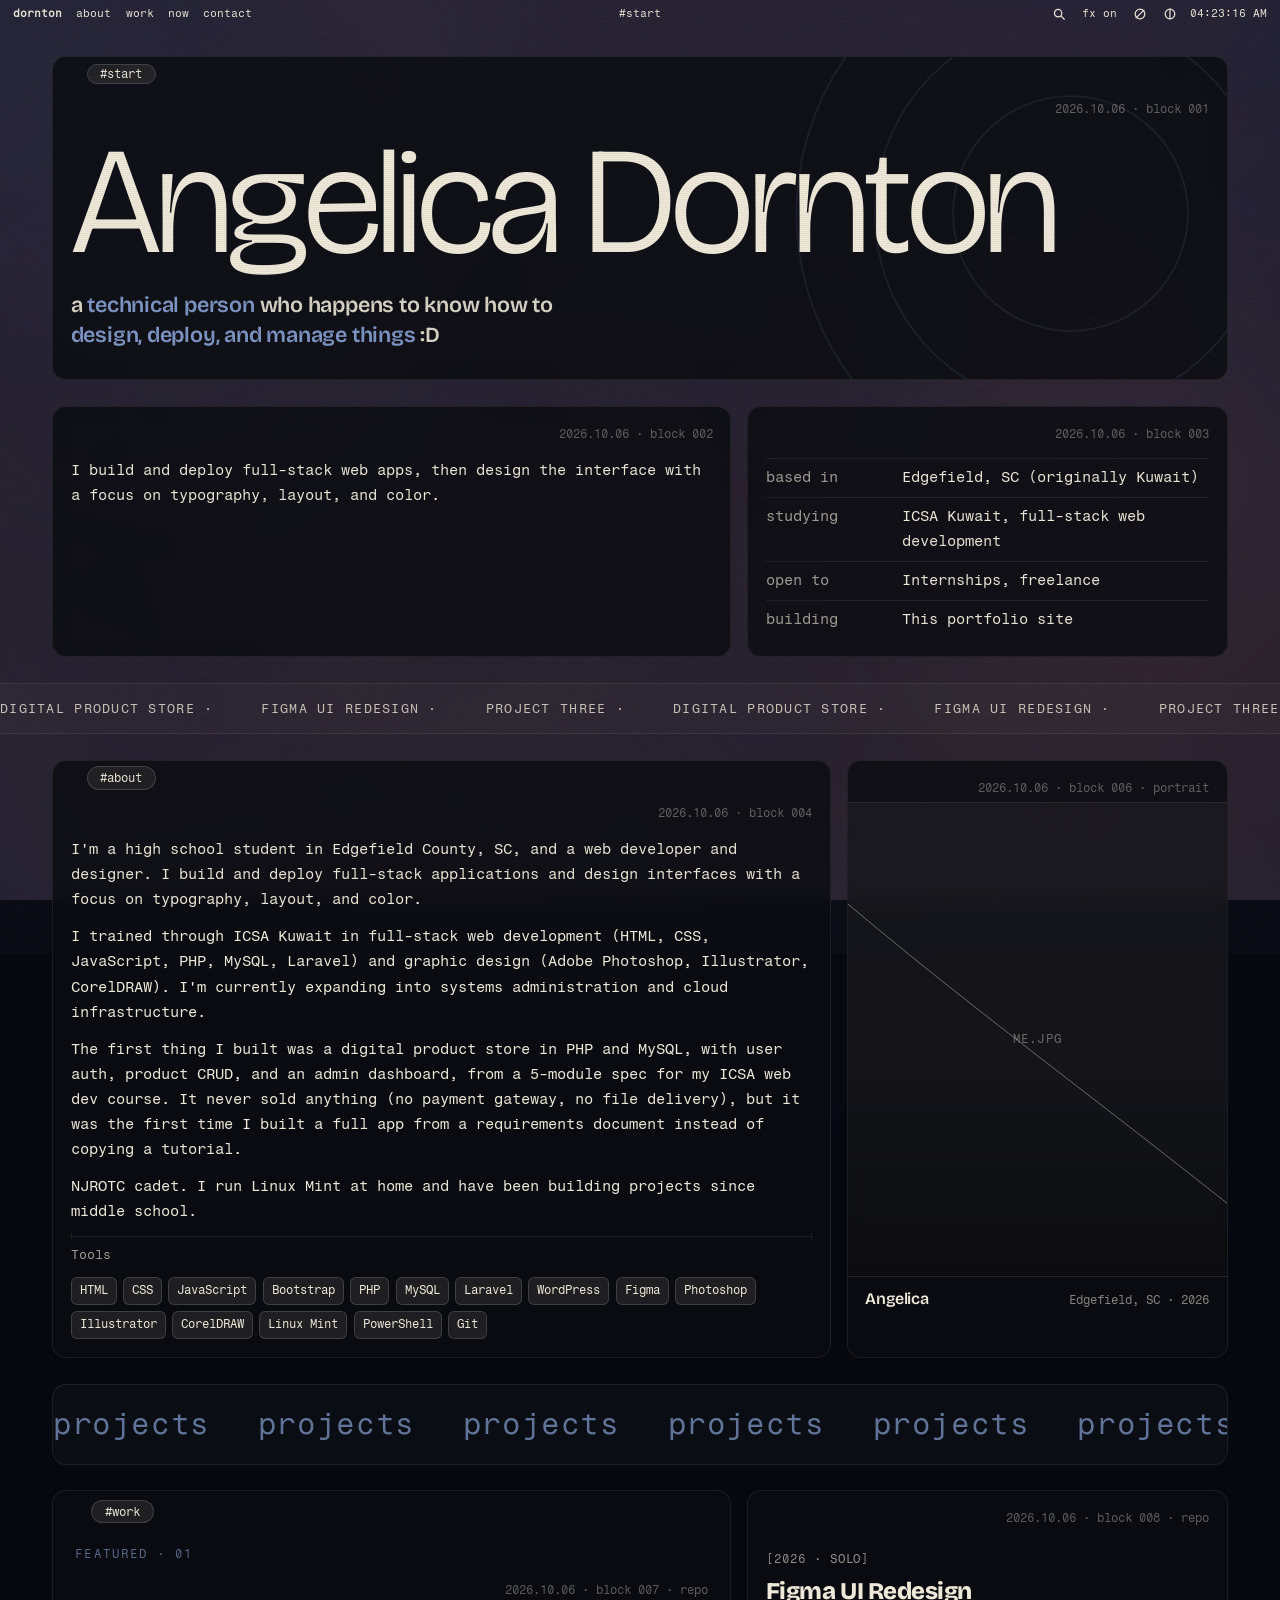
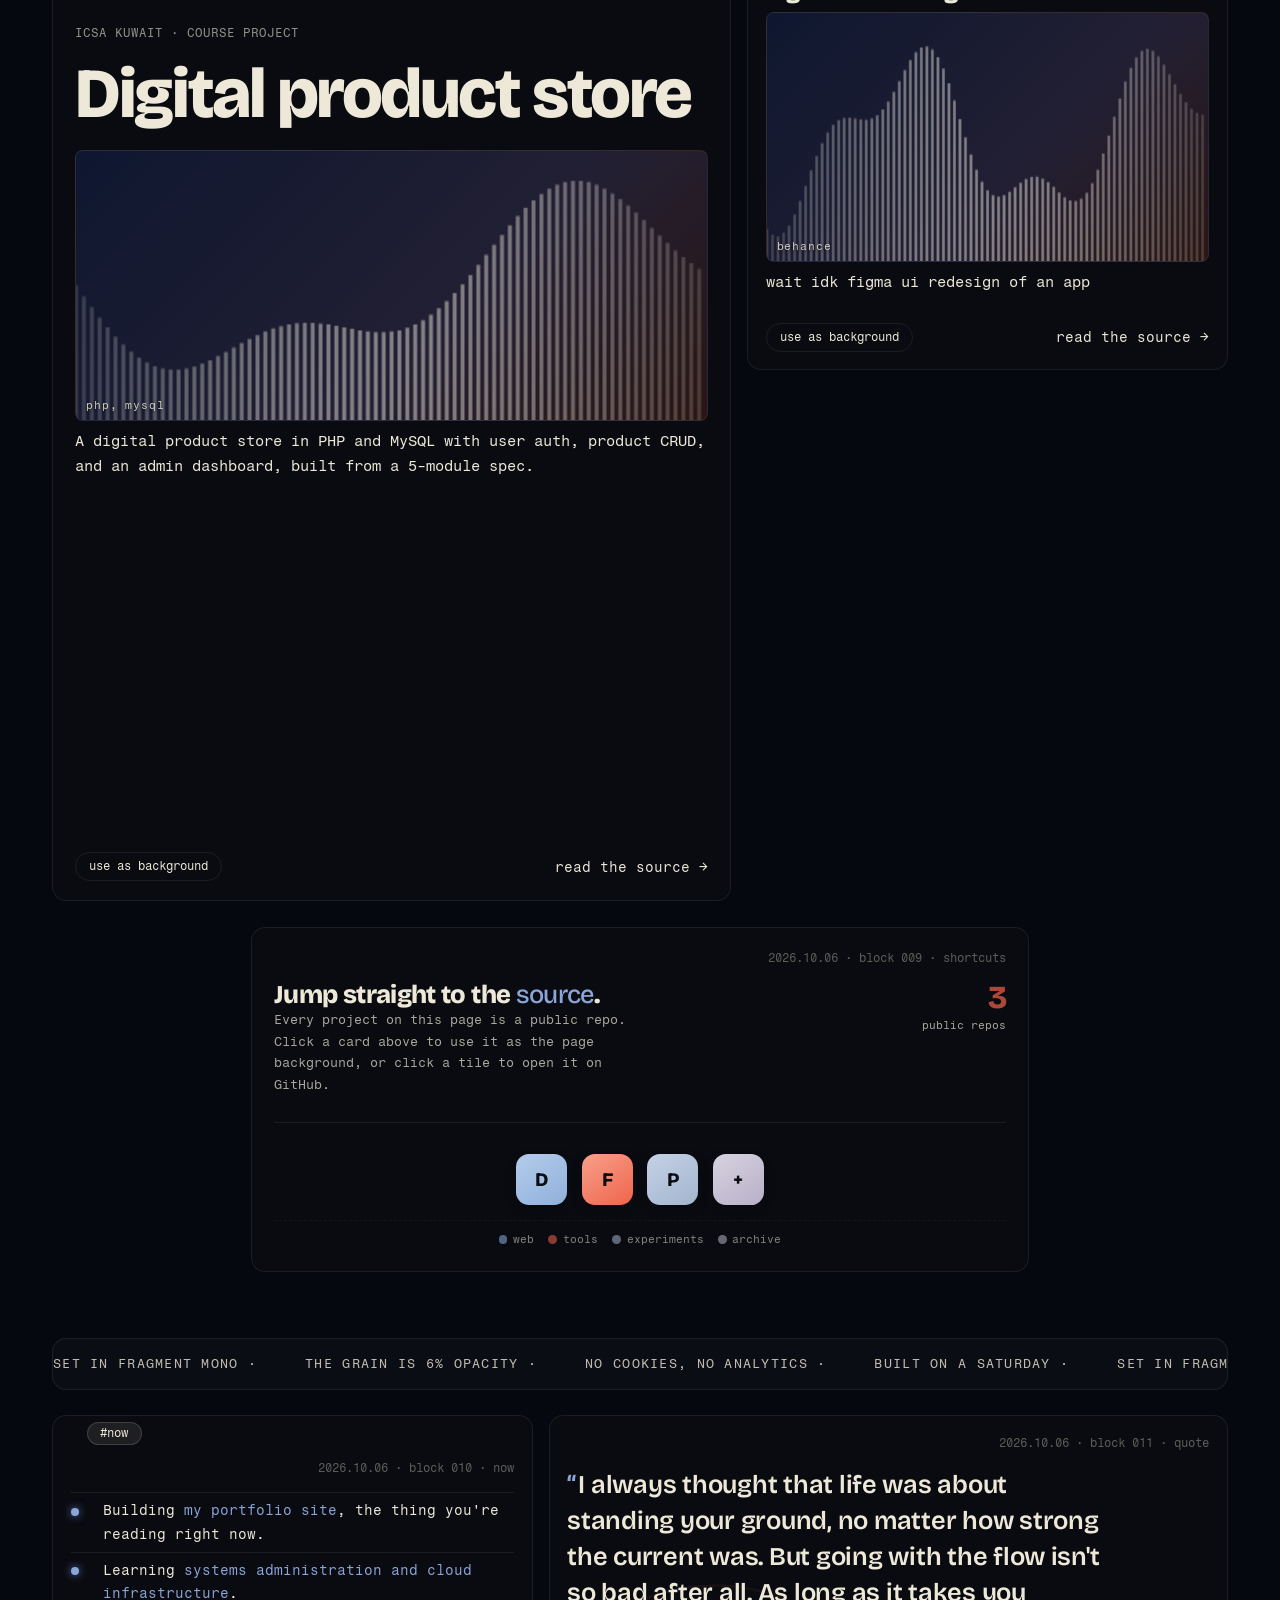
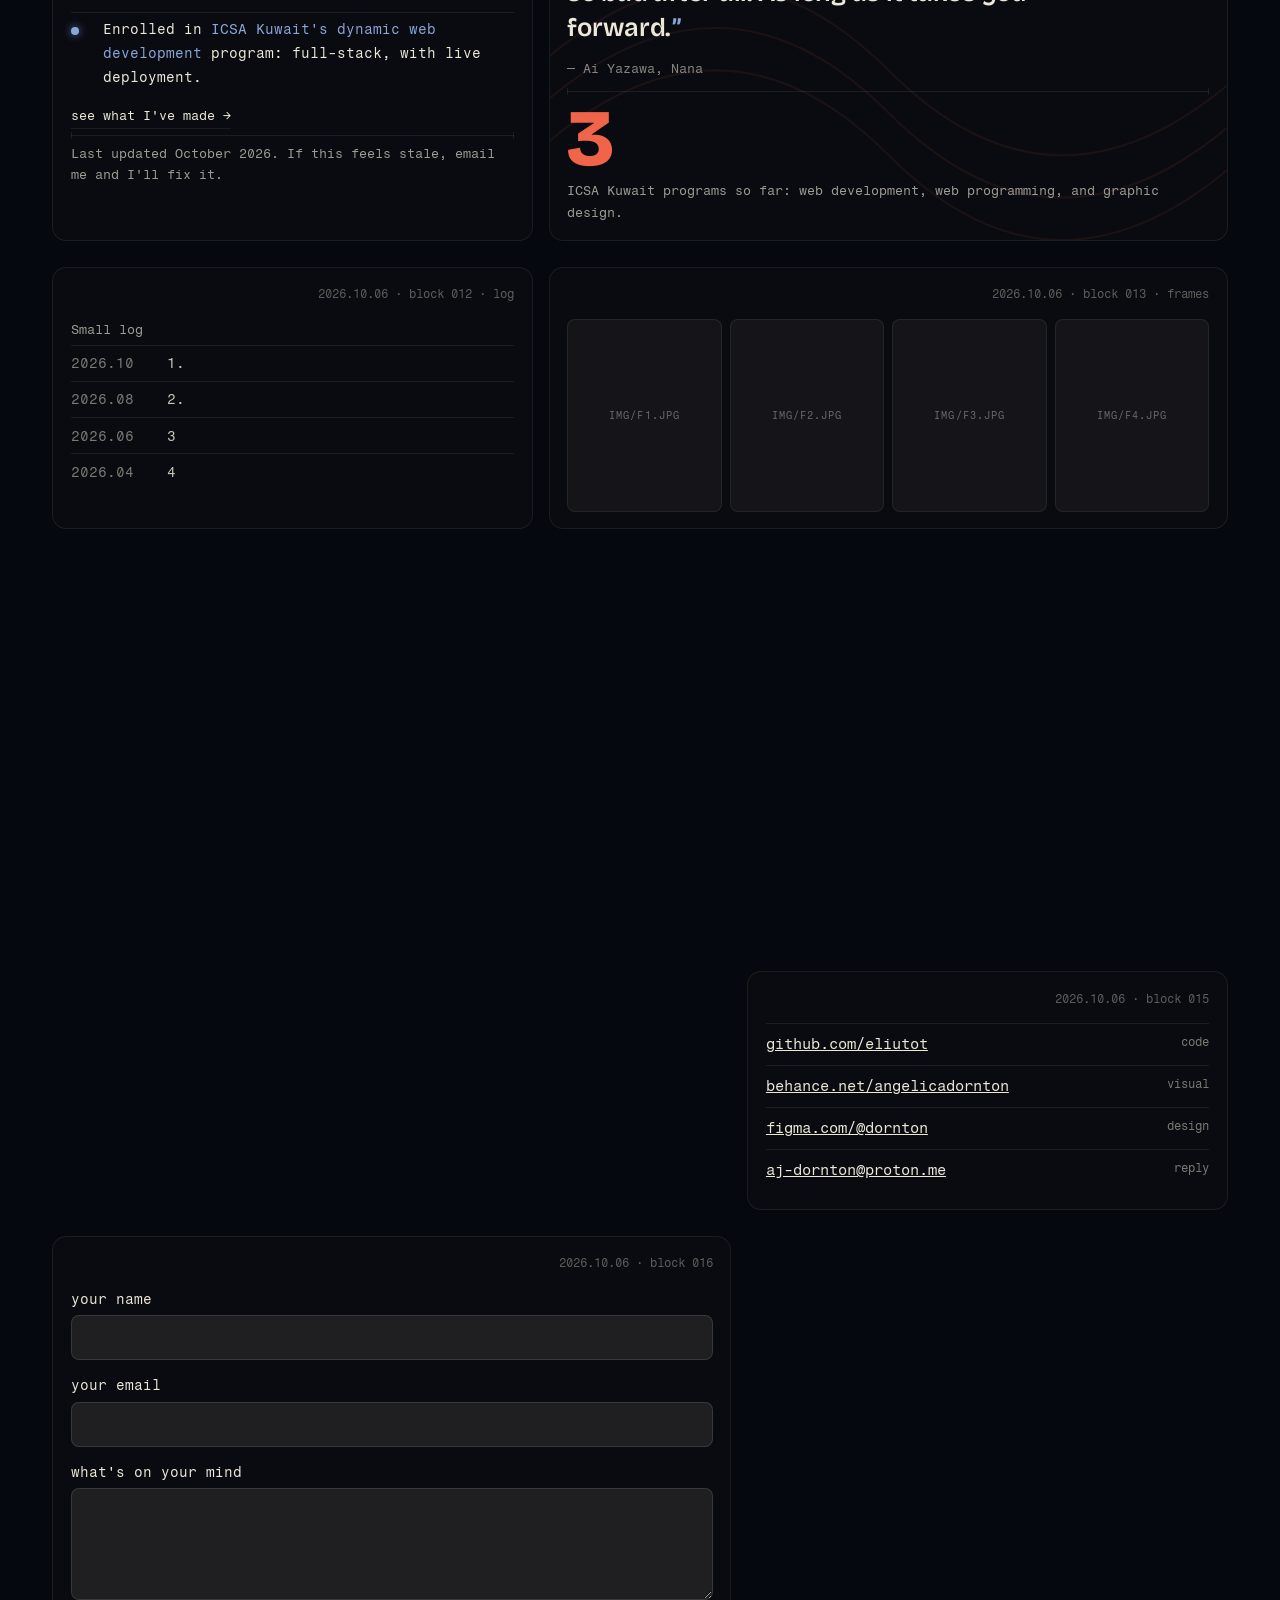
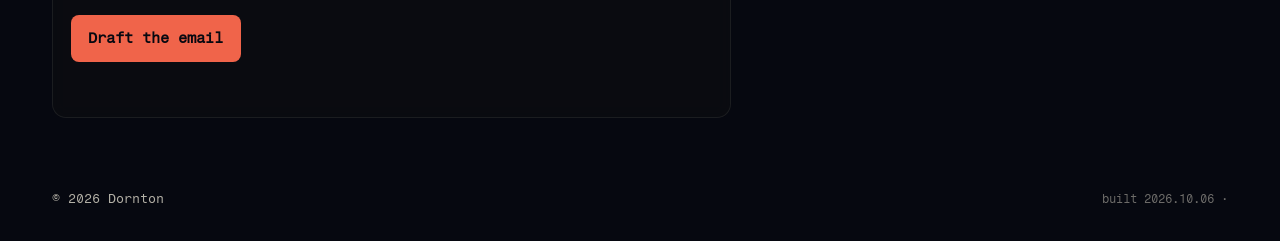
==== commit 7467f0f7: "Rename index_1.html to portfolio.html" ====
--- a/portfolio.html
+++ b/portfolio.html
@@ -6,6 +6,46 @@
 <title>Angelica Dornton - developer &amp; designer</title>
 <meta name="description" content="Portfolio of Angelica Dornton: small, honest tools for people who notice the details. Projects, background, and how to get in touch.">
 <meta name="theme-color" content="#060810">
+<link rel="canonical" href="https://eliutot.github.io/">
+<meta property="og:url" content="https://eliutot.github.io/">
+<script type="application/ld+json">
+{
+  "@context": "https://schema.org",
+  "@graph": [
+    {
+      "@type": "WebSite",
+      "@id": "https://eliutot.github.io/#website",
+      "url": "https://eliutot.github.io/",
+      "name": "Angelica Dornton",
+      "description": "Portfolio of Angelica Dornton, a web developer and designer.",
+      "inLanguage": "en",
+      "publisher": { "@id": "https://eliutot.github.io/#person" }
+    },
+    {
+      "@type": "ProfilePage",
+      "@id": "https://eliutot.github.io/#profile",
+      "url": "https://eliutot.github.io/",
+      "name": "Angelica Dornton - developer & designer",
+      "isPartOf": { "@id": "https://eliutot.github.io/#website" },
+      "mainEntity": { "@id": "https://eliutot.github.io/#person" }
+    },
+    {
+      "@type": "Person",
+      "@id": "https://eliutot.github.io/#person",
+      "name": "Angelica Dornton",
+      "url": "https://eliutot.github.io/",
+      "jobTitle": "Web developer and designer",
+      "description": "Builds and deploys full-stack web apps and designs interfaces with a focus on typography, layout, and color.",
+      "knowsAbout": ["Web development", "PHP", "MySQL", "Laravel", "JavaScript", "Graphic design", "UI design"],
+      "sameAs": [
+        "https://github.com/eliutot",
+        "https://www.behance.net/angelicadornton",
+        "https://www.figma.com/@dornton"
+      ]
+    }
+  ]
+}
+</script>
 <meta property="og:type" content="website">
 <meta property="og:title" content="Angelica Dornton — developer &amp; designer">
 <meta property="og:description" content="Small, honest tools for people who notice the details.">
@@ -149,6 +189,7 @@
 .head{display:flex;justify-content:space-between;align-items:center;min-height:10px;margin-bottom:.9rem}
 .ts{margin-left:auto;font-size:.72rem;opacity:.55;color:var(--fg-dim)}
 .grip{position:absolute;right:7px;bottom:7px;width:12px;height:12px;opacity:.35;background:linear-gradient(135deg,transparent 45%,currentColor 45% 52%,transparent 52% 66%,currentColor 66% 73%,transparent 73%);z-index:2}
+h2.pill{display:inline-block;width:fit-content;margin:0;font-family:inherit;font-weight:400}
 .pill{position:absolute;top:-.85rem;left:1rem;z-index:3;font-size:.75rem;line-height:1.5;padding:.1rem .8rem;border-radius:20px;background:var(--pill);color:var(--fg);border:1px solid var(--pill-border);backdrop-filter:blur(8px);-webkit-backdrop-filter:blur(8px)}
 
 .deco{position:absolute;inset:0;pointer-events:none;z-index:0;overflow:hidden;opacity:.5;border-radius:inherit}
@@ -528,7 +569,7 @@
 
       <!-- 004 ABOUT -->
       <div class="blk solid s-atext reveal" id="about" data-ch="#about">
-        <span class="pill">#about</span>
+        <h2 class="pill"><span aria-hidden="true">#</span>about</h2>
         <div class="head"><span class="ts" data-n="4"></span></div>
         <p>I'm a high school student in Edgefield County, SC, and a web developer and designer. I build and deploy full-stack applications and design interfaces with a focus on typography, layout, and color.</p>
         <p>I trained through ICSA Kuwait in full-stack web development (HTML, CSS, JavaScript, PHP, MySQL, Laravel) and graphic design (Adobe Photoshop, Illustrator, CorelDRAW). I'm currently expanding into systems administration and cloud infrastructure.</p>
@@ -557,7 +598,7 @@
       <div class="blk marquee big s-full reveal" id="mq-word" aria-hidden="true"><div class="track"></div></div>
 
       <!-- unemployment -->
-      <article class="blk card featured solid reveal" id="work" data-ch="#work" data-card="0"><span class="pill">#work</span></article>
+      <article class="blk card featured solid reveal" id="work" data-ch="#work" data-card="0"><h2 class="pill"><span aria-hidden="true">#</span>work</h2></article>
       <div id="more-cards" style="display:contents"></div>
 
       <!-- 009 -->
@@ -583,7 +624,7 @@
 
       <!-- 010 + 011 inspiration heh -->
       <div class="blk solid s-now reveal" id="now" data-ch="#now">
-        <span class="pill">#now</span>
+        <h2 class="pill"><span aria-hidden="true">#</span>now</h2>
         <div class="head"><span class="ts" data-n="10" data-label="now"></span></div>
         <ul class="now-list">
           <li><span class="dot" aria-hidden="true"></span><span>Building <em>my portfolio site</em>, the thing you're reading right now.</span></li>
@@ -635,7 +676,7 @@
 
       <!-- CONTACT -->
       <div class="blk solid s-mail contactblk reveal" id="contact" data-ch="#contact">
-        <span class="pill">#contact</span>
+        <h2 class="pill"><span aria-hidden="true">#</span>contact</h2>
         <div class="head" style="width:100%"><span class="ts" data-n="14"></span></div>
         <p class="contact-label">email</p>
         <div class="contact-row">
@@ -1161,4 +1202,4 @@
 requestAnimationFrame(() => document.body.classList.add("loaded"));
 </script>
 </body>
-</html>+</html>
